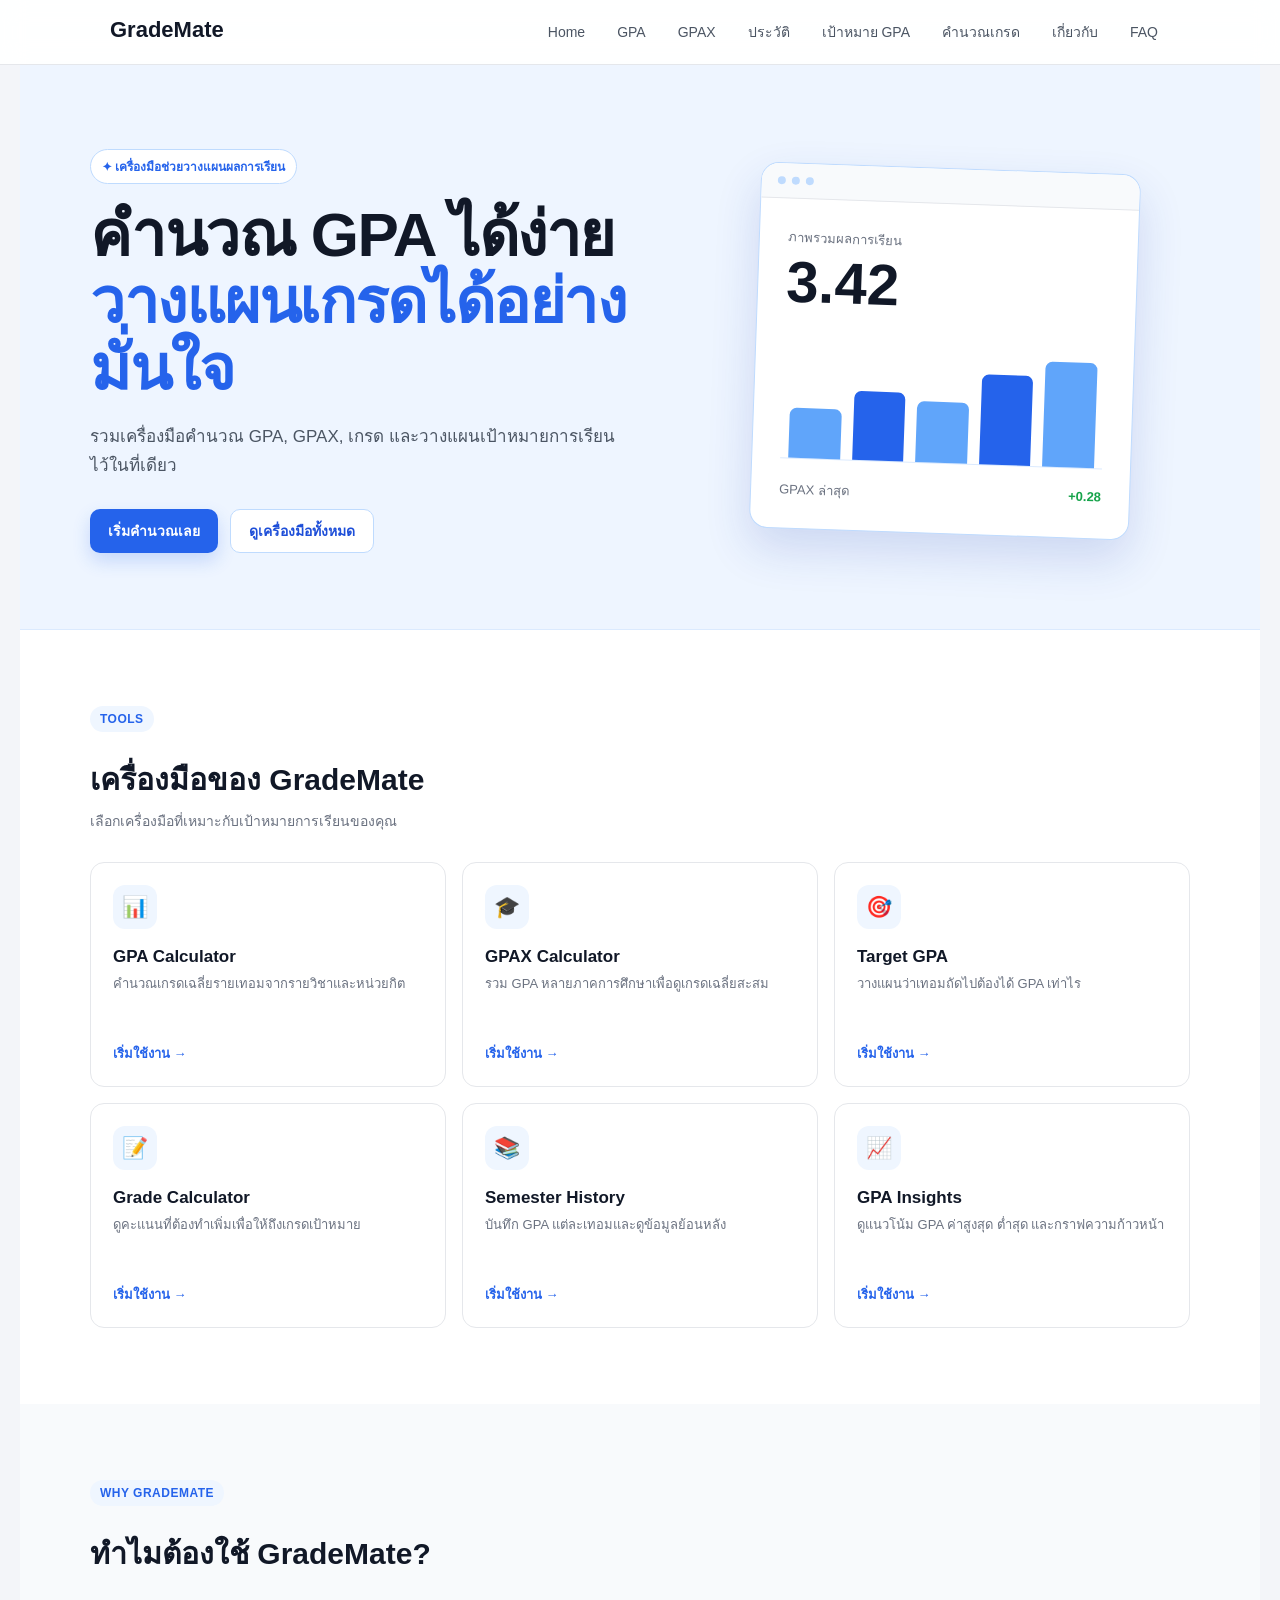
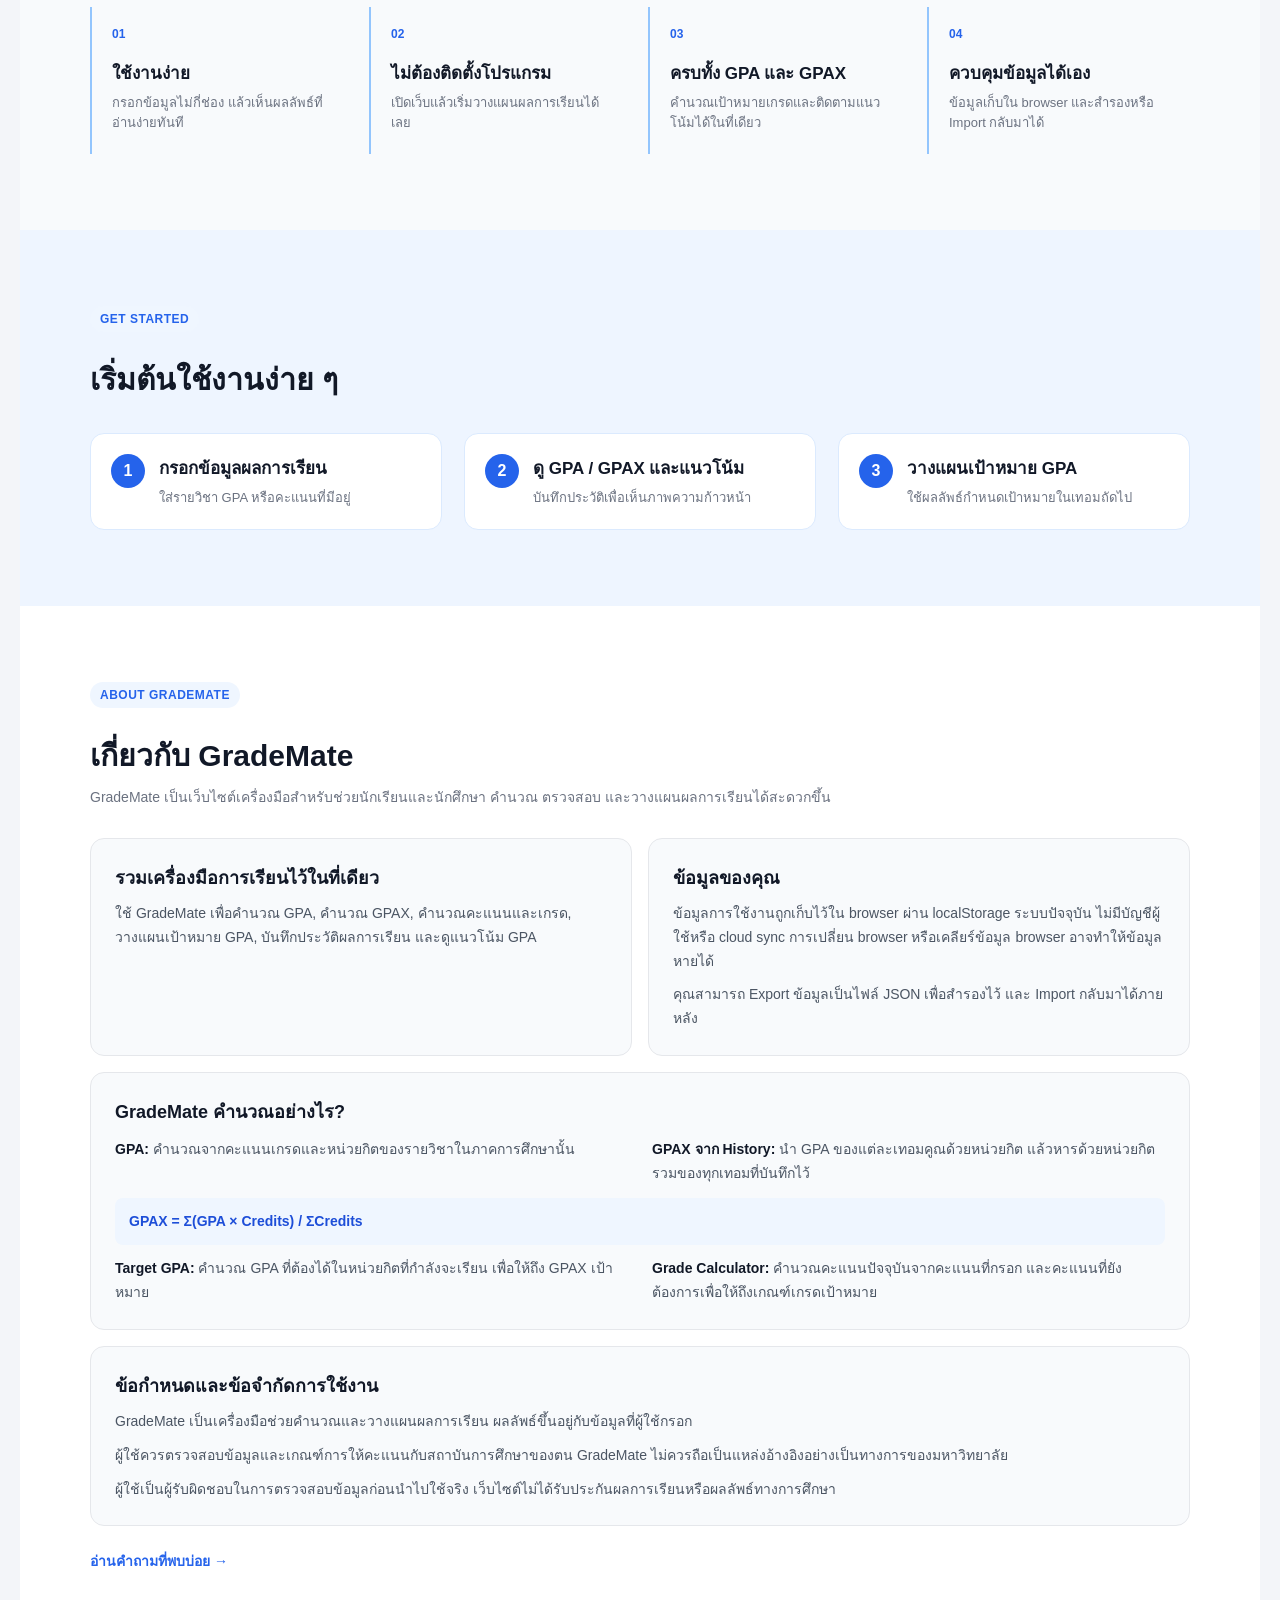
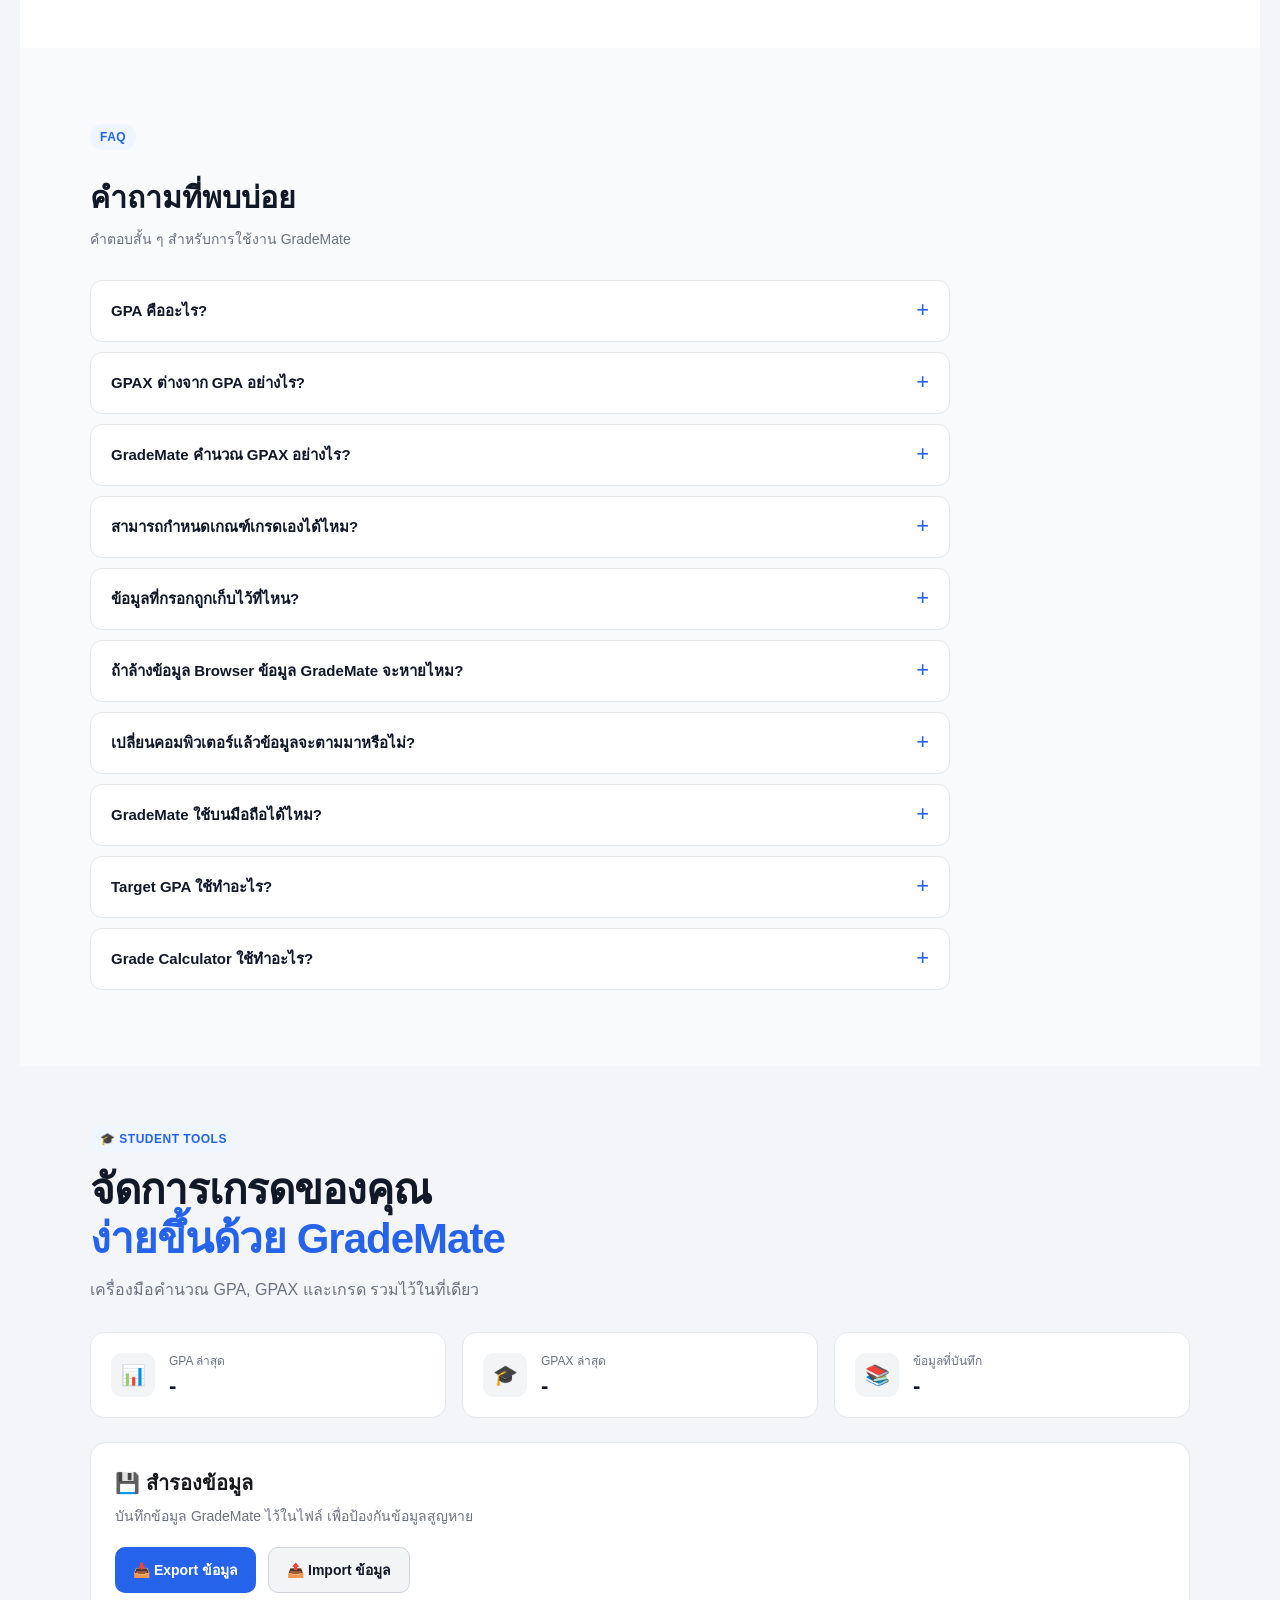
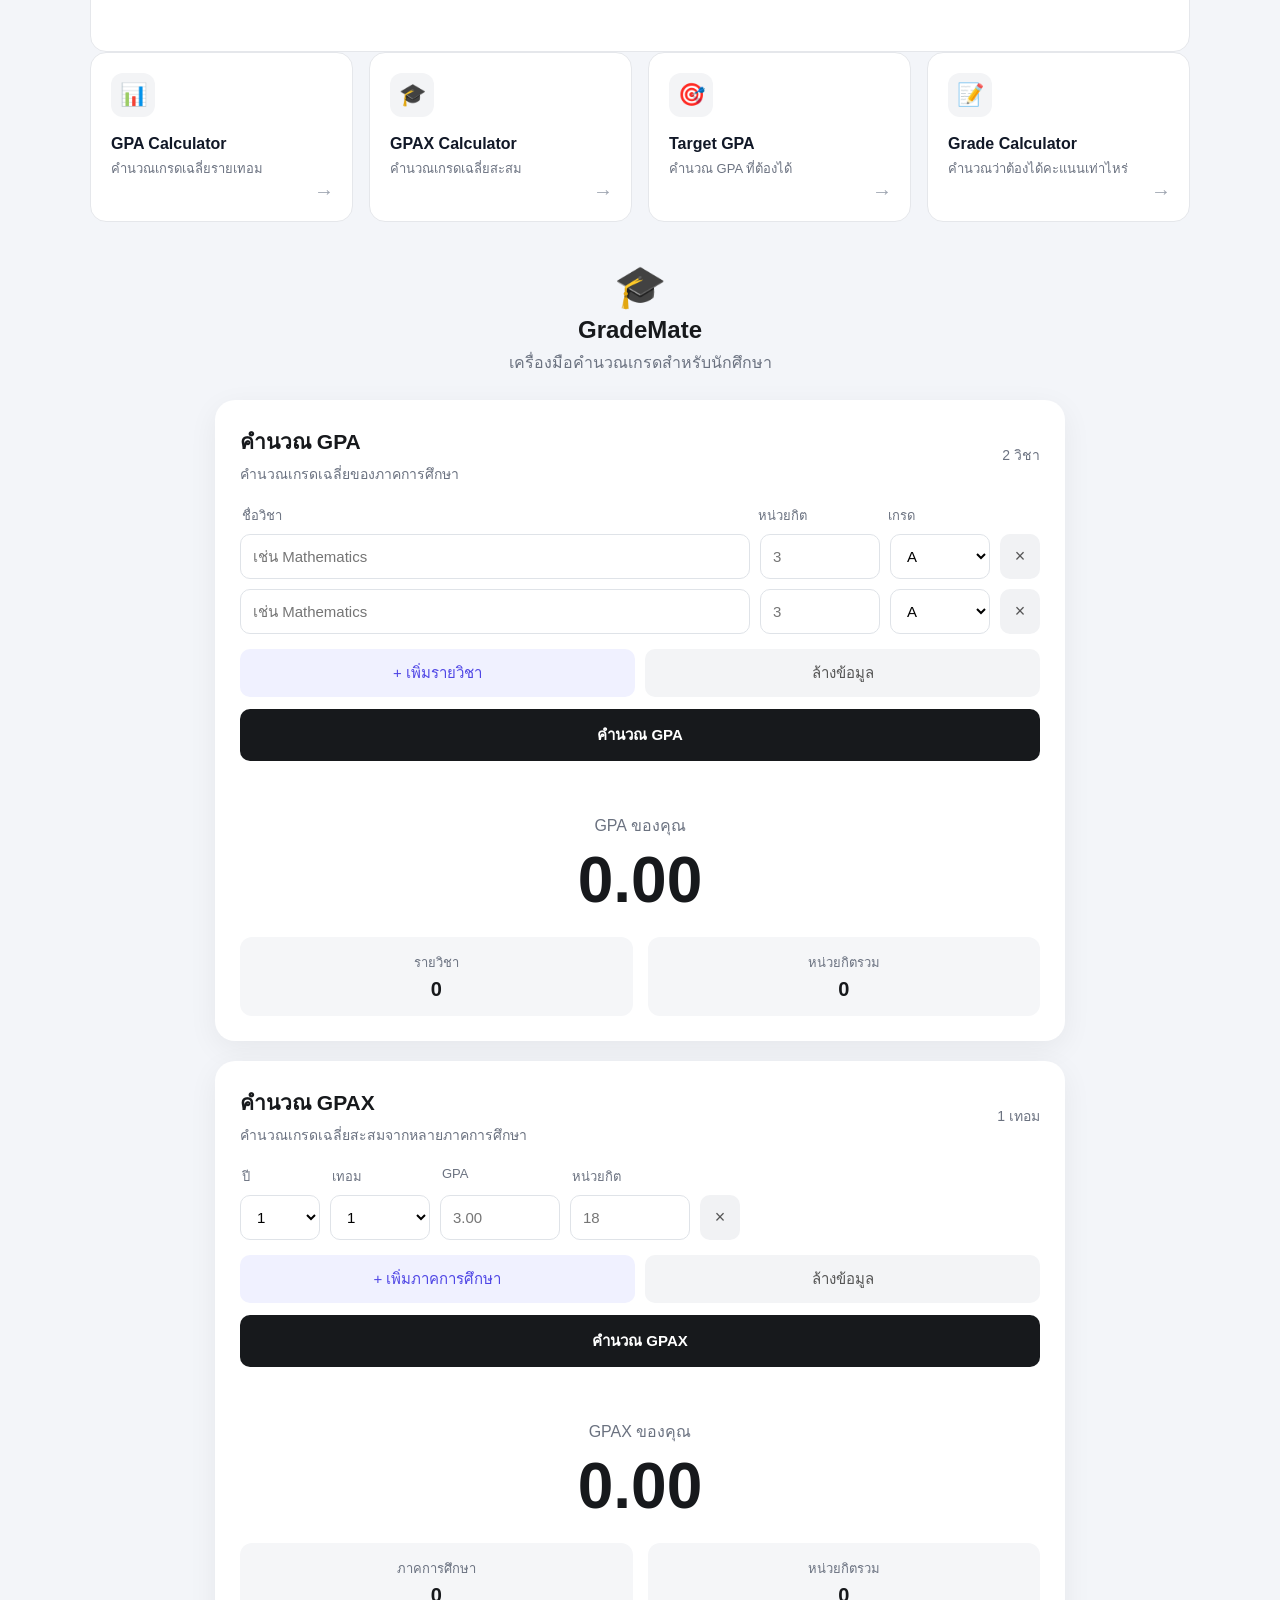
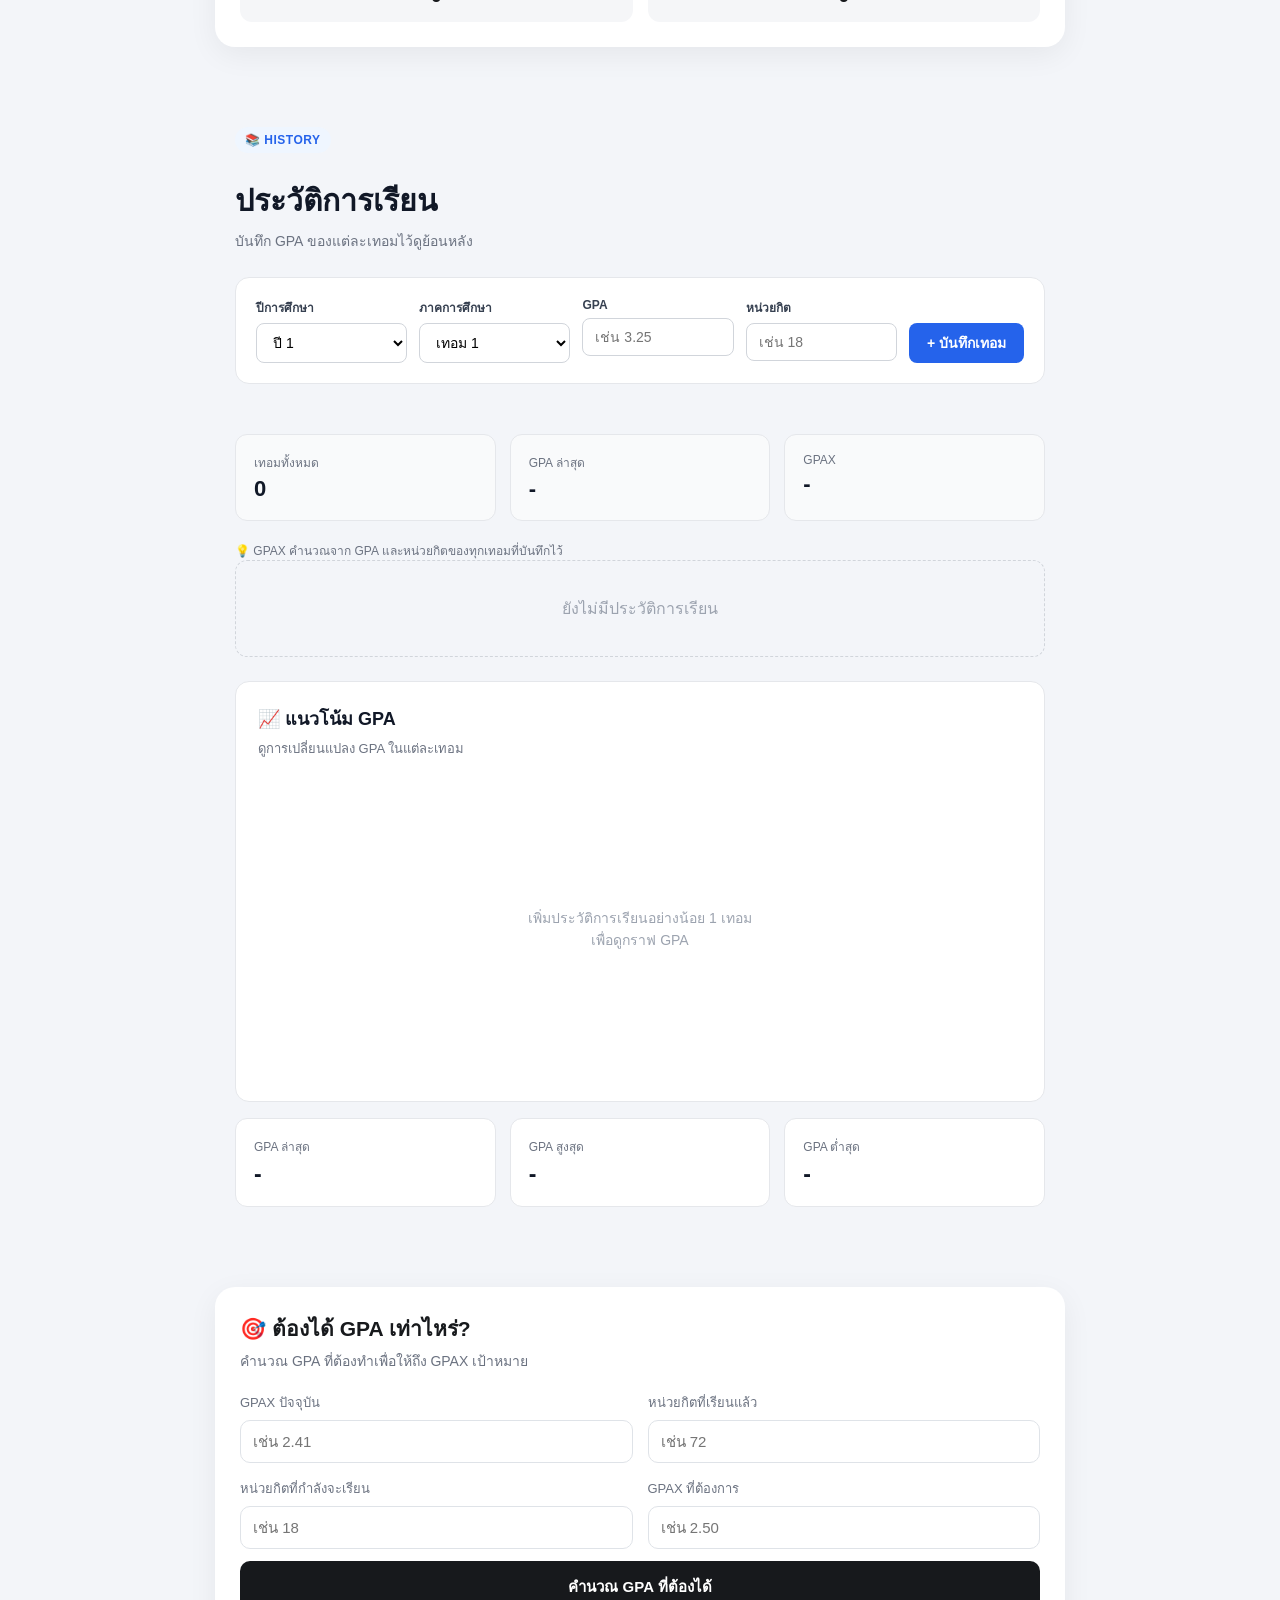
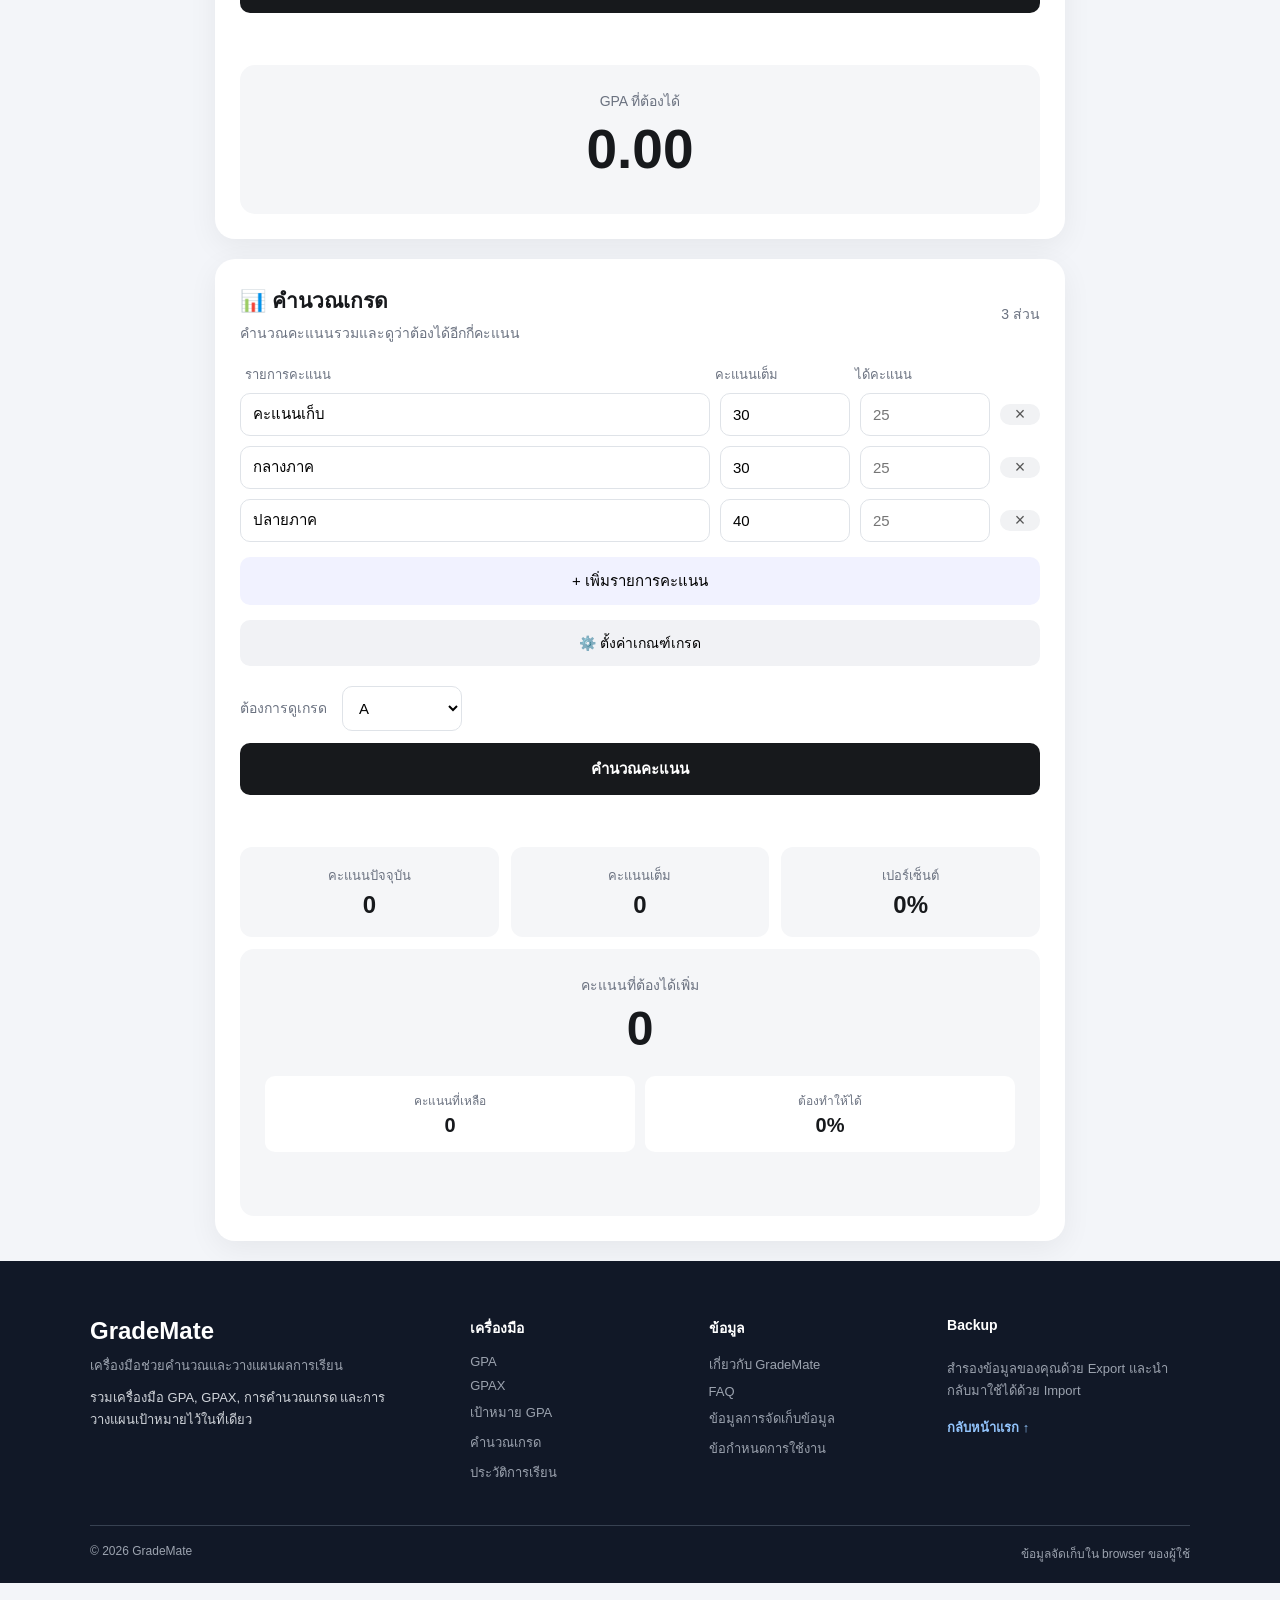
==== index.html @ e099e608 "Initial commit" ====
<!DOCTYPE html>
<html lang="th">
<head>
    <meta charset="UTF-8">
    <meta name="viewport" content="width=device-width, initial-scale=1.0">

    <meta
        name="description"
        content="GradeMate เครื่องมือคำนวณ GPA, GPAX, เกรด และวางแผนเป้าหมาย GPA สำหรับนักเรียนและนักศึกษา พร้อมบันทึกประวัติการเรียน"
    >

    <meta property="og:title" content="GradeMate - คำนวณ GPA, GPAX และวางแผนเกรด">
    <meta property="og:description" content="รวมเครื่องมือคำนวณ GPA, GPAX, เกรด และวางแผนเป้าหมาย GPA ไว้ในที่เดียว">
    <meta property="og:type" content="website">

    <meta name="twitter:card" content="summary">
    <meta name="twitter:title" content="GradeMate - คำนวณ GPA, GPAX และวางแผนเกรด">
    <meta name="twitter:description" content="รวมเครื่องมือคำนวณ GPA, GPAX, เกรด และวางแผนเป้าหมาย GPA ไว้ในที่เดียว">

    <meta name="theme-color" content="#2563eb">

    <title>GradeMate - คำนวณ GPA, GPAX และวางแผนเกรด</title>

    <link rel="stylesheet" href="style.css">
</head>

<body>

    <nav class="navbar">
        <div class="nav-container">
            <a href="#home" class="logo">GradeMate</a>

            <div class="nav-links">
                <a href="#home">Home</a>
                <a href="#gpa">GPA</a>
                <a href="#gpax">GPAX</a>
                <a href="#history">ประวัติ</a>
                <a href="#target">เป้าหมาย GPA</a>
                <a href="#grade">คำนวณเกรด</a>
                <a href="#about">เกี่ยวกับ</a>
                <a href="#faq">FAQ</a>
            </div>
        </div>
    </nav>


    <main class="site-main">


    <section class="landing" id="home">
        <div class="landing-container">

            <div class="landing-copy">
                <span class="landing-badge">✦ เครื่องมือช่วยวางแผนผลการเรียน</span>
                <h1>
                    คำนวณ GPA ได้ง่าย<br>
                    <span>วางแผนเกรดได้อย่างมั่นใจ</span>
                </h1>
                <p>
                    รวมเครื่องมือคำนวณ GPA, GPAX, เกรด และวางแผนเป้าหมายการเรียนไว้ในที่เดียว
                </p>

                <div class="landing-actions">
                    <a class="landing-btn primary" href="#gpa">เริ่มคำนวณเลย</a>
                    <a class="landing-btn secondary" href="#tools">ดูเครื่องมือทั้งหมด</a>
                </div>
            </div>

            <div class="landing-visual" aria-label="ตัวอย่างสรุปผลการเรียน">
                <div class="mockup-window">
                    <div class="mockup-topbar" aria-hidden="true">
                        <span></span><span></span><span></span>
                    </div>
                    <div class="mockup-content">
                        <span class="mockup-label">ภาพรวมผลการเรียน</span>
                        <strong>3.42</strong>
                        <div class="mockup-chart" aria-hidden="true">
                            <span style="height: 42%"></span>
                            <span style="height: 58%"></span>
                            <span style="height: 51%"></span>
                            <span style="height: 76%"></span>
                            <span style="height: 88%"></span>
                        </div>
                        <div class="mockup-footer">
                            <span>GPAX ล่าสุด</span>
                            <b>+0.28</b>
                        </div>
                    </div>
                </div>
            </div>

        </div>
    </section>


    <section class="feature-section" id="tools">
        <div class="feature-container">
            <div class="section-heading feature-heading">
                <span class="dashboard-badge">TOOLS</span>
                <h2>เครื่องมือของ GradeMate</h2>
                <p>เลือกเครื่องมือที่เหมาะกับเป้าหมายการเรียนของคุณ</p>
            </div>

            <div class="feature-grid">
                <a class="feature-card" href="#gpa">
                    <span class="feature-icon" aria-hidden="true">📊</span>
                    <h3>GPA Calculator</h3>
                    <p>คำนวณเกรดเฉลี่ยรายเทอมจากรายวิชาและหน่วยกิต</p>
                    <span class="feature-link">เริ่มใช้งาน →</span>
                </a>

                <a class="feature-card" href="#gpax">
                    <span class="feature-icon" aria-hidden="true">🎓</span>
                    <h3>GPAX Calculator</h3>
                    <p>รวม GPA หลายภาคการศึกษาเพื่อดูเกรดเฉลี่ยสะสม</p>
                    <span class="feature-link">เริ่มใช้งาน →</span>
                </a>

                <a class="feature-card" href="#target">
                    <span class="feature-icon" aria-hidden="true">🎯</span>
                    <h3>Target GPA</h3>
                    <p>วางแผนว่าเทอมถัดไปต้องได้ GPA เท่าไร</p>
                    <span class="feature-link">เริ่มใช้งาน →</span>
                </a>

                <a class="feature-card" href="#grade">
                    <span class="feature-icon" aria-hidden="true">📝</span>
                    <h3>Grade Calculator</h3>
                    <p>ดูคะแนนที่ต้องทำเพิ่มเพื่อให้ถึงเกรดเป้าหมาย</p>
                    <span class="feature-link">เริ่มใช้งาน →</span>
                </a>

                <a class="feature-card" href="#history">
                    <span class="feature-icon" aria-hidden="true">📚</span>
                    <h3>Semester History</h3>
                    <p>บันทึก GPA แต่ละเทอมและดูข้อมูลย้อนหลัง</p>
                    <span class="feature-link">เริ่มใช้งาน →</span>
                </a>

                <a class="feature-card" href="#history">
                    <span class="feature-icon" aria-hidden="true">📈</span>
                    <h3>GPA Insights</h3>
                    <p>ดูแนวโน้ม GPA ค่าสูงสุด ต่ำสุด และกราฟความก้าวหน้า</p>
                    <span class="feature-link">เริ่มใช้งาน →</span>
                </a>
            </div>
        </div>
    </section>


    <section class="value-section">
        <div class="value-container">
            <div class="section-heading feature-heading">
                <span class="dashboard-badge">WHY GRADEMATE</span>
                <h2>ทำไมต้องใช้ GradeMate?</h2>
            </div>

            <div class="value-grid">
                <div class="value-item">
                    <span class="value-number" aria-hidden="true">01</span>
                    <h3>ใช้งานง่าย</h3>
                    <p>กรอกข้อมูลไม่กี่ช่อง แล้วเห็นผลลัพธ์ที่อ่านง่ายทันที</p>
                </div>
                <div class="value-item">
                    <span class="value-number" aria-hidden="true">02</span>
                    <h3>ไม่ต้องติดตั้งโปรแกรม</h3>
                    <p>เปิดเว็บแล้วเริ่มวางแผนผลการเรียนได้เลย</p>
                </div>
                <div class="value-item">
                    <span class="value-number" aria-hidden="true">03</span>
                    <h3>ครบทั้ง GPA และ GPAX</h3>
                    <p>คำนวณเป้าหมายเกรดและติดตามแนวโน้มได้ในที่เดียว</p>
                </div>
                <div class="value-item">
                    <span class="value-number" aria-hidden="true">04</span>
                    <h3>ควบคุมข้อมูลได้เอง</h3>
                    <p>ข้อมูลเก็บใน browser และสำรองหรือ Import กลับมาได้</p>
                </div>
            </div>
        </div>
    </section>


    <section class="steps-section">
        <div class="steps-container">
            <div class="section-heading feature-heading">
                <span class="dashboard-badge">GET STARTED</span>
                <h2>เริ่มต้นใช้งานง่าย ๆ</h2>
            </div>

            <div class="steps-grid">
                <div class="step-item">
                    <span class="step-number">1</span>
                    <div><h3>กรอกข้อมูลผลการเรียน</h3><p>ใส่รายวิชา GPA หรือคะแนนที่มีอยู่</p></div>
                </div>
                <div class="step-item">
                    <span class="step-number">2</span>
                    <div><h3>ดู GPA / GPAX และแนวโน้ม</h3><p>บันทึกประวัติเพื่อเห็นภาพความก้าวหน้า</p></div>
                </div>
                <div class="step-item">
                    <span class="step-number">3</span>
                    <div><h3>วางแผนเป้าหมาย GPA</h3><p>ใช้ผลลัพธ์กำหนดเป้าหมายในเทอมถัดไป</p></div>
                </div>
            </div>
        </div>
    </section>


    <section class="about-section" id="about">
        <div class="about-container">
            <div class="section-heading feature-heading">
                <span class="dashboard-badge">ABOUT GRADEMATE</span>
                <h2>เกี่ยวกับ GradeMate</h2>
                <p>
                    GradeMate เป็นเว็บไซต์เครื่องมือสำหรับช่วยนักเรียนและนักศึกษา
                    คำนวณ ตรวจสอบ และวางแผนผลการเรียนได้สะดวกขึ้น
                </p>
            </div>

            <div class="about-grid">
                <div class="about-card">
                    <h3>รวมเครื่องมือการเรียนไว้ในที่เดียว</h3>
                    <p>
                        ใช้ GradeMate เพื่อคำนวณ GPA, คำนวณ GPAX, คำนวณคะแนนและเกรด,
                        วางแผนเป้าหมาย GPA, บันทึกประวัติผลการเรียน และดูแนวโน้ม GPA
                    </p>
                </div>

                <div class="about-card" id="privacy">
                    <h3>ข้อมูลของคุณ</h3>
                    <p>
                        ข้อมูลการใช้งานถูกเก็บไว้ใน browser ผ่าน localStorage ระบบปัจจุบัน
                        ไม่มีบัญชีผู้ใช้หรือ cloud sync การเปลี่ยน browser หรือเคลียร์ข้อมูล browser
                        อาจทำให้ข้อมูลหายได้
                    </p>
                    <p>
                        คุณสามารถ Export ข้อมูลเป็นไฟล์ JSON เพื่อสำรองไว้ และ Import กลับมาได้ภายหลัง
                    </p>
                </div>

                <div class="about-card about-wide">
                    <h3>GradeMate คำนวณอย่างไร?</h3>
                    <div class="calculation-list">
                        <p><strong>GPA:</strong> คำนวณจากคะแนนเกรดและหน่วยกิตของรายวิชาในภาคการศึกษานั้น</p>
                        <p><strong>GPAX จาก History:</strong> นำ GPA ของแต่ละเทอมคูณด้วยหน่วยกิต แล้วหารด้วยหน่วยกิตรวมของทุกเทอมที่บันทึกไว้</p>
                        <p class="calculation-formula">GPAX = Σ(GPA × Credits) / ΣCredits</p>
                        <p><strong>Target GPA:</strong> คำนวณ GPA ที่ต้องได้ในหน่วยกิตที่กำลังจะเรียน เพื่อให้ถึง GPAX เป้าหมาย</p>
                        <p><strong>Grade Calculator:</strong> คำนวณคะแนนปัจจุบันจากคะแนนที่กรอก และคะแนนที่ยังต้องการเพื่อให้ถึงเกณฑ์เกรดเป้าหมาย</p>
                    </div>
                </div>

                <div class="about-card about-wide" id="terms">
                    <h3>ข้อกำหนดและข้อจำกัดการใช้งาน</h3>
                    <p>
                        GradeMate เป็นเครื่องมือช่วยคำนวณและวางแผนผลการเรียน
                        ผลลัพธ์ขึ้นอยู่กับข้อมูลที่ผู้ใช้กรอก
                    </p>
                    <p>
                        ผู้ใช้ควรตรวจสอบข้อมูลและเกณฑ์การให้คะแนนกับสถาบันการศึกษาของตน
                        GradeMate ไม่ควรถือเป็นแหล่งอ้างอิงอย่างเป็นทางการของมหาวิทยาลัย
                    </p>
                    <p>
                        ผู้ใช้เป็นผู้รับผิดชอบในการตรวจสอบข้อมูลก่อนนำไปใช้จริง
                        เว็บไซต์ไม่ได้รับประกันผลการเรียนหรือผลลัพธ์ทางการศึกษา
                    </p>
                </div>
            </div>

            <a class="text-cta" href="#faq">อ่านคำถามที่พบบ่อย →</a>
        </div>
    </section>


    <section class="faq-section" id="faq">
        <div class="faq-container">
            <div class="section-heading feature-heading">
                <span class="dashboard-badge">FAQ</span>
                <h2>คำถามที่พบบ่อย</h2>
                <p>คำตอบสั้น ๆ สำหรับการใช้งาน GradeMate</p>
            </div>

            <div class="faq-list">
                <details>
                    <summary>GPA คืออะไร?</summary>
                    <p>GPA คือค่าเฉลี่ยผลการเรียนของรายวิชาในภาคการศึกษาหนึ่ง โดยคำนวณตามเกรดและหน่วยกิตของรายวิชา</p>
                </details>
                <details>
                    <summary>GPAX ต่างจาก GPA อย่างไร?</summary>
                    <p>GPA ใช้ดูผลการเรียนของแต่ละภาคการศึกษา ส่วน GPAX ใช้ดูค่าเฉลี่ยสะสมจากหลายภาคการศึกษา ตามข้อมูลและหน่วยกิตที่บันทึกไว้</p>
                </details>
                <details>
                    <summary>GradeMate คำนวณ GPAX อย่างไร?</summary>
                    <p>GradeMate ใช้ GPA ของแต่ละเทอมคูณกับหน่วยกิต จากนั้นนำผลรวมมาหารด้วยหน่วยกิตรวม</p>
                </details>
                <details>
                    <summary>สามารถกำหนดเกณฑ์เกรดเองได้ไหม?</summary>
                    <p>ได้ ผู้ใช้สามารถกำหนดเกณฑ์คะแนนของ A, B+, B, C+, C, D+, D และ F ใน Grade Calculator</p>
                </details>
                <details>
                    <summary>ข้อมูลที่กรอกถูกเก็บไว้ที่ไหน?</summary>
                    <p>ข้อมูลของ GradeMate ถูกเก็บไว้ใน browser ของผู้ใช้ผ่าน localStorage จึงสามารถใช้งานต่อบน browser เดิมได้โดยไม่ต้องกรอกใหม่ทุกครั้ง</p>
                </details>
                <details>
                    <summary>ถ้าล้างข้อมูล Browser ข้อมูล GradeMate จะหายไหม?</summary>
                    <p>มีโอกาสหาย เพราะข้อมูลถูกเก็บไว้ใน localStorage จึงควร Export ข้อมูลเพื่อสำรองไว้ก่อน</p>
                </details>
                <details>
                    <summary>เปลี่ยนคอมพิวเตอร์แล้วข้อมูลจะตามมาหรือไม่?</summary>
                    <p>ข้อมูลจะไม่ซิงค์ไปยังเครื่องใหม่โดยอัตโนมัติ แต่สามารถ Export ข้อมูลจากเครื่องเดิม แล้ว Import ไฟล์ JSON บนเครื่องใหม่ได้</p>
                </details>
                <details>
                    <summary>GradeMate ใช้บนมือถือได้ไหม?</summary>
                    <p>ได้ เว็บไซต์ถูกออกแบบให้รองรับหน้าจอมือถือและ desktop</p>
                </details>
                <details>
                    <summary>Target GPA ใช้ทำอะไร?</summary>
                    <p>ใช้คำนวณว่าในหน่วยกิตถัดไปควรได้ GPA ประมาณเท่าใด เพื่อให้ GPAX ไปถึงเป้าหมายที่กำหนด</p>
                </details>
                <details>
                    <summary>Grade Calculator ใช้ทำอะไร?</summary>
                    <p>ใช้คำนวณคะแนนปัจจุบันและดูว่าต้องได้คะแนนเพิ่มเติมเท่าใด เพื่อให้ถึงเกณฑ์ของเกรดที่เลือก</p>
                </details>
            </div>
        </div>
    </section>


    <section class="dashboard">
        <div class="dashboard-container">

            <div class="dashboard-header">
                <div>
                    <span class="dashboard-badge">🎓 STUDENT TOOLS</span>
                    <h2>จัดการเกรดของคุณ<br><span>ง่ายขึ้นด้วย GradeMate</span></h2>
                    <p>
                        เครื่องมือคำนวณ GPA, GPAX และเกรด
                        รวมไว้ในที่เดียว
                    </p>
                </div>
            </div>

            <div class="dashboard-stats">

                <div class="stat-card">
                    <div class="stat-icon">📊</div>
                    <div>
                        <span>GPA ล่าสุด</span>
                        <strong id="dashboardGPA">-</strong>
                    </div>
                </div>

                <div class="stat-card">
                    <div class="stat-icon">🎓</div>
                    <div>
                        <span>GPAX ล่าสุด</span>
                        <strong id="dashboardGPAX">-</strong>
                    </div>
                </div>

                <div class="stat-card">
                    <div class="stat-icon">📚</div>
                    <div>
                        <span>ข้อมูลที่บันทึก</span>
                        <strong id="dashboardDataCount">-</strong>
                    </div>
                </div>

            </div>

            <div class="backup-card">

                <div class="backup-header">
                    <div>
                        <h3>💾 สำรองข้อมูล</h3>
                        <p>บันทึกข้อมูล GradeMate ไว้ในไฟล์ เพื่อป้องกันข้อมูลสูญหาย</p>
                    </div>
                </div>

                <div class="backup-actions">

                    <button
                        class="backup-btn export"
                        onclick="exportGradeMateData()"
                    >
                        📥 Export ข้อมูล
                    </button>

                    <button
                        class="backup-btn import"
                        onclick="document.getElementById('importFile').click()"
                    >
                        📤 Import ข้อมูล
                    </button>

                    <input
                        type="file"
                        id="importFile"
                        aria-label="เลือกไฟล์สำรอง GradeMate"
                        accept=".json,application/json"
                        style="display:none"
                        onchange="importGradeMateData(event)"
                    >

                </div>

                <div id="backupStatus" class="backup-status"></div>

            </div>

            <div class="dashboard-cards">

                <a href="#gpa" class="dashboard-card">
                    <div class="dashboard-icon">📊</div>
                    <div>
                        <h3>GPA Calculator</h3>
                        <p>คำนวณเกรดเฉลี่ยรายเทอม</p>
                    </div>
                    <span class="card-arrow">→</span>
                </a>

                <a href="#gpax" class="dashboard-card">
                    <div class="dashboard-icon">🎓</div>
                    <div>
                        <h3>GPAX Calculator</h3>
                        <p>คำนวณเกรดเฉลี่ยสะสม</p>
                    </div>
                    <span class="card-arrow">→</span>
                </a>

                <a href="#target" class="dashboard-card">
                    <div class="dashboard-icon">🎯</div>
                    <div>
                        <h3>Target GPA</h3>
                        <p>คำนวณ GPA ที่ต้องได้</p>
                    </div>
                    <span class="card-arrow">→</span>
                </a>

                <a href="#grade" class="dashboard-card">
                    <div class="dashboard-icon">📝</div>
                    <div>
                        <h3>Grade Calculator</h3>
                        <p>คำนวณว่าต้องได้คะแนนเท่าไหร่</p>
                    </div>
                    <span class="card-arrow">→</span>
                </a>

            </div>

        </div>
    </section>


    <div class="container">

        <header>
            <div class="logo">🎓</div>
            <h2>GradeMate</h2>
            <p>เครื่องมือคำนวณเกรดสำหรับนักศึกษา</p>
        </header>


        <!-- GPA -->

        <section class="card" id="gpa">

            <div class="section-title">
                <div>
                    <h2>คำนวณ GPA</h2>
                    <p>คำนวณเกรดเฉลี่ยของภาคการศึกษา</p>
                </div>

                <span id="courseCount">1 วิชา</span>
            </div>


            <div class="table-header">
                <span>ชื่อวิชา</span>
                <span>หน่วยกิต</span>
                <span>เกรด</span>
                <span></span>
            </div>


            <div id="courses">

                <div class="course">

                    <input
                        type="text"
                        class="subject"
                        placeholder="เช่น Mathematics"
                    >

                    <input
                        type="number"
                        class="credit"
                        placeholder="3"
                        min="0.5"
                        step="0.5"
                    >

                    <select
                        class="grade"
                        aria-label="เกรด"
                    >
                        <option value="4">A</option>
                        <option value="3.5">B+</option>
                        <option value="3">B</option>
                        <option value="2.5">C+</option>
                        <option value="2">C</option>
                        <option value="1.5">D+</option>
                        <option value="1">D</option>
                        <option value="0">F</option>
                    </select>

                    <button
                        class="remove"
                        type="button"
                        onclick="removeCourse(this)"
                        aria-label="ลบรายวิชา"
                    >
                        ×
                    </button>

                </div>

            </div>


            <div class="actions">

                <button
                    class="add"
                    onclick="addCourse()"
                >
                    + เพิ่มรายวิชา
                </button>

                <button
                    class="reset"
                    onclick="resetCourses()"
                >
                    ล้างข้อมูล
                </button>

            </div>


            <button
                class="calculate"
                onclick="calculateGPA()"
            >
                คำนวณ GPA
            </button>


            <div id="error"></div>


            <div class="result">

                <div class="result-main">

                    <span>GPA ของคุณ</span>

                    <strong id="result">
                        0.00
                    </strong>

                </div>


                <div class="stats">

                    <div>
                        <span>รายวิชา</span>
                        <strong id="totalCourses">0</strong>
                    </div>

                    <div>
                        <span>หน่วยกิตรวม</span>
                        <strong id="totalCredits">0</strong>
                    </div>

                </div>

            </div>

        </section>



        <!-- GPAX -->

<section class="card gpax-card" id="gpax">

    <div class="section-title">

        <div>
            <h2>คำนวณ GPAX</h2>
            <p>คำนวณเกรดเฉลี่ยสะสมจากหลายภาคการศึกษา</p>
        </div>

        <span id="semesterCount">
            0 เทอม
        </span>

    </div>


    <div class="semester-header">

        <span>ปี</span>
        <span>เทอม</span>
        <span>GPA</span>
        <span>หน่วยกิต</span>
        <span></span>

    </div>


    <div id="semesters"></div>


    <div class="actions">

        <button
            class="add"
            onclick="addSemester()"
        >
            + เพิ่มภาคการศึกษา
        </button>

        <button
            class="reset"
            onclick="resetSemesters()"
        >
            ล้างข้อมูล
        </button>

    </div>


    <button
        class="calculate"
        onclick="calculateGPAX()"
    >
        คำนวณ GPAX
    </button>


    <div id="gpaxError"></div>


    <div class="result">

        <div class="result-main">

            <span>GPAX ของคุณ</span>

            <strong id="gpaxResult">
                0.00
            </strong>

        </div>


        <div class="stats">

            <div>
                <span>ภาคการศึกษา</span>
                <strong id="totalSemesters">0</strong>
            </div>

            <div>
                <span>หน่วยกิตรวม</span>
                <strong id="totalGPAXCredits">0</strong>
            </div>

        </div>

    </div>

</section>


        <!-- SEMESTER HISTORY -->

        <section class="history-section" id="history">
            <div class="history-container">

                <div class="section-heading">
                    <span class="dashboard-badge">📚 HISTORY</span>
                    <h2>ประวัติการเรียน</h2>
                    <p>บันทึก GPA ของแต่ละเทอมไว้ดูย้อนหลัง</p>
                </div>

                <div class="history-form">

                    <div class="history-input">
                        <label for="historyYear">ปีการศึกษา</label>
                        <select id="historyYear">
                            <option value="1">ปี 1</option>
                            <option value="2">ปี 2</option>
                            <option value="3">ปี 3</option>
                            <option value="4">ปี 4</option>
                            <option value="5">ปี 5</option>
                            <option value="6">ปี 6</option>
                        </select>
                    </div>

                    <div class="history-input">
                        <label for="historySemester">ภาคการศึกษา</label>
                        <select id="historySemester">
                            <option value="1">เทอม 1</option>
                            <option value="2">เทอม 2</option>
                            <option value="3">ภาคฤดูร้อน</option>
                        </select>
                    </div>

                    <div class="history-input">
                        <label for="historyGPA">GPA</label>
                        <input
                            type="number"
                            id="historyGPA"
                            min="0"
                            max="4"
                            step="0.01"
                            placeholder="เช่น 3.25"
                        >
                    </div>

                    <div class="history-input">
                        <label for="historyCredits">หน่วยกิต</label>
                        <input
                            type="number"
                            id="historyCredits"
                            min="0"
                            max="999"
                            step="0.5"
                            placeholder="เช่น 18"
                        >
                    </div>

                    <button class="history-add-btn" onclick="addHistory()">
                        + บันทึกเทอม
                    </button>

                </div>

                <div id="historyError" class="history-error"></div>

                <div class="history-summary">
                    <div>
                        <span>เทอมทั้งหมด</span>
                        <strong id="historyCount">0</strong>
                    </div>

                    <div>
                        <span>GPA ล่าสุด</span>
                        <strong id="historyLatestGPA">-</strong>
                    </div>

                    <div>
                        <span>GPAX</span>
                        <strong id="historyGPAX">-</strong>
                    </div>
                </div>

                <p class="history-note">
                    💡 GPAX คำนวณจาก GPA และหน่วยกิตของทุกเทอมที่บันทึกไว้
                </p>

                <div id="historyList" class="history-list"></div>

                <div class="history-chart-card">

                    <div class="chart-header">
                        <div>
                            <h3>📈 แนวโน้ม GPA</h3>
                            <p>ดูการเปลี่ยนแปลง GPA ในแต่ละเทอม</p>
                        </div>
                    </div>

                    <div class="gpa-chart-wrapper">
                        <canvas id="gpaChart"></canvas>

                        <div id="chartEmpty" class="chart-empty">
                            เพิ่มประวัติการเรียนอย่างน้อย 1 เทอม<br>
                            เพื่อดูกราฟ GPA
                        </div>
                    </div>

                </div>

                <div class="history-insights">

                    <div class="insight-card">
                        <span>GPA ล่าสุด</span>
                        <strong id="insightLatest">-</strong>
                    </div>

                    <div class="insight-card">
                        <span>GPA สูงสุด</span>
                        <strong id="insightHighest">-</strong>
                    </div>

                    <div class="insight-card">
                        <span>GPA ต่ำสุด</span>
                        <strong id="insightLowest">-</strong>
                    </div>

                </div>

                <div id="gpaTrend" class="gpa-trend"></div>

            </div>
        </section>


        <!-- TARGET GPA -->

        <section class="card target-card" id="target">

            <div class="section-title">

                <div>
                    <h2>🎯 ต้องได้ GPA เท่าไหร่?</h2>
                    <p>คำนวณ GPA ที่ต้องทำเพื่อให้ถึง GPAX เป้าหมาย</p>
                </div>

            </div>


            <div class="target-form">

                <div class="form-group">

                    <label for="currentGPAX">
                        GPAX ปัจจุบัน
                    </label>

                    <input
                        type="number"
                        id="currentGPAX"
                        placeholder="เช่น 2.41"
                        min="0"
                        max="4"
                        step="0.01"
                        inputmode="decimal"
                    >

                </div>


                <div class="form-group">

                    <label for="completedCredits">
                        หน่วยกิตที่เรียนแล้ว
                    </label>

                    <input
                        type="number"
                        id="completedCredits"
                        placeholder="เช่น 72"
                        min="0"
                        step="0.5"
                        inputmode="decimal"
                    >

                </div>


                <div class="form-group">

                    <label for="nextCredits">
                        หน่วยกิตที่กำลังจะเรียน
                    </label>

                    <input
                        type="number"
                        id="nextCredits"
                        placeholder="เช่น 18"
                        min="0.5"
                        step="0.5"
                        inputmode="decimal"
                    >

                </div>


                <div class="form-group">

                    <label for="targetGPAX">
                        GPAX ที่ต้องการ
                    </label>

                    <input
                        type="number"
                        id="targetGPAX"
                        placeholder="เช่น 2.50"
                        min="0"
                        max="4"
                        step="0.01"
                        inputmode="decimal"
                    >

                </div>

            </div>


            <button
                class="calculate"
                onclick="calculateTargetGPA()"
            >
                คำนวณ GPA ที่ต้องได้
            </button>


            <div id="targetError"></div>


            <div
                class="target-result"
                id="targetResult"
            >

                <span>
                    GPA ที่ต้องได้
                </span>

                <strong id="requiredGPA">
                    0.00
                </strong>

                <p id="targetMessage"></p>

            </div>

        </section>

        <!-- GRADE CALCULATOR -->

        <section class="card grade-card" id="grade">

            <div class="section-title">

                <div>
                    <h2>📊 คำนวณเกรด</h2>
                    <p>คำนวณคะแนนรวมและดูว่าต้องได้อีกกี่คะแนน</p>
                </div>

                <span id="scoreCount">
                    3 ส่วน
                </span>

            </div>


            <div class="score-header">

                <span>รายการคะแนน</span>
                <span>คะแนนเต็ม</span>
                <span>ได้คะแนน</span>
                <span></span>

            </div>


            <div id="scores"></div>


            <button
                class="add-score"
                onclick="addScore()"
            >
                + เพิ่มรายการคะแนน
            </button>


            <div class="grade-settings">

                <button
                    class="settings-button"
                    onclick="openGradeSettings()"
                >
                    ⚙️ ตั้งค่าเกณฑ์เกรด
                </button>

            </div>


            <div class="grade-target">

                <label for="targetGrade">
                    ต้องการดูเกรด
                </label>

                <select id="targetGrade">

                    <option value="A">A</option>
                    <option value="B+">B+</option>
                    <option value="B">B</option>
                    <option value="C+">C+</option>
                    <option value="C">C</option>
                    <option value="D+">D+</option>
                    <option value="D">D</option>
                    <option value="F">F</option>

                </select>

            </div>


            <button
                class="calculate"
                onclick="calculateGrade()"
            >
                คำนวณคะแนน
            </button>


            <div id="gradeError"></div>


            <div class="grade-result">

                <div class="score-summary">

                    <div>
                        <span>คะแนนปัจจุบัน</span>
                        <strong id="currentScore">0</strong>
                    </div>

                    <div>
                        <span>คะแนนเต็ม</span>
                        <strong id="totalScore">0</strong>
                    </div>

                    <div>
                        <span>เปอร์เซ็นต์</span>
                        <strong id="scorePercent">0%</strong>
                    </div>

                </div>


                <div class="required-score">

                    <span id="requiredTitle">
                        คะแนนที่ต้องได้เพิ่ม
                    </span>

                    <strong id="requiredScore">0</strong>

                    <p id="gradeMessage"></p>

                    <div
                        class="remaining-info"
                        id="remainingInfo"
                    >

                        <div>
                            <span>คะแนนที่เหลือ</span>
                            <strong id="remainingScore">0</strong>
                        </div>

                        <div>
                            <span>ต้องทำให้ได้</span>
                            <strong id="requiredPercent">0%</strong>
                        </div>

                    </div>

                    <div
                        id="gradeStatus"
                        class="grade-status"
                    ></div>

                </div>

            </div>

        </section>

    </div>

    </main>


    <footer class="site-footer" id="footer">
        <div class="footer-container">
            <div class="footer-brand">
                <a class="footer-logo" href="#home">GradeMate</a>
                <p>เครื่องมือช่วยคำนวณและวางแผนผลการเรียน</p>
                <p class="footer-description">
                    รวมเครื่องมือ GPA, GPAX, การคำนวณเกรด และการวางแผนเป้าหมายไว้ในที่เดียว
                </p>
            </div>

            <nav class="footer-column" aria-label="เครื่องมือ">
                <h2>เครื่องมือ</h2>
                <a href="#gpa">GPA</a>
                <a href="#gpax">GPAX</a>
                <a href="#target">เป้าหมาย GPA</a>
                <a href="#grade">คำนวณเกรด</a>
                <a href="#history">ประวัติการเรียน</a>
            </nav>

            <nav class="footer-column" aria-label="ข้อมูลเว็บไซต์">
                <h2>ข้อมูล</h2>
                <a href="#about">เกี่ยวกับ GradeMate</a>
                <a href="#faq">FAQ</a>
                <a href="#privacy">ข้อมูลการจัดเก็บข้อมูล</a>
                <a href="#terms">ข้อกำหนดการใช้งาน</a>
            </nav>

            <div class="footer-column footer-backup">
                <h2>Backup</h2>
                <p>
                    สำรองข้อมูลของคุณด้วย Export และนำกลับมาใช้ได้ด้วย Import
                </p>
                <a href="#home">กลับหน้าแรก ↑</a>
            </div>
        </div>

        <div class="footer-bottom">
            <span>© 2026 GradeMate</span>
            <span>ข้อมูลจัดเก็บใน browser ของผู้ใช้</span>
        </div>
    </footer>


    <button
        id="backToTop"
        class="back-to-top"
        type="button"
        aria-label="กลับขึ้นด้านบน"
        onclick="window.scrollTo({ top: 0, behavior: 'smooth' })"
    >
        ↑
    </button>


    <div
        id="gradeSettingsModal"
        class="modal"
        role="dialog"
        aria-modal="true"
        aria-labelledby="gradeSettingsTitle"
    >

        <div class="modal-box">

            <div class="modal-header">

                <div>
                    <h2 id="gradeSettingsTitle">⚙️ ตั้งค่าเกณฑ์เกรด</h2>

                    <p>
                        กำหนดคะแนนขั้นต่ำของแต่ละเกรด
                    </p>
                </div>

                <button
                    class="modal-close"
                    type="button"
                    aria-label="ปิดหน้าต่างตั้งค่าเกรด"
                    onclick="closeGradeSettings()"
                >
                    ×
                </button>

            </div>


            <div class="grade-settings-list">

                <div class="grade-setting-row">
                    <strong>A</strong>
                    <input type="number" id="threshold-A" aria-label="เกณฑ์เกรด A" min="0" max="100" step="0.01">
                    <span>คะแนนขึ้นไป</span>
                </div>

                <div class="grade-setting-row">
                    <strong>B+</strong>
                    <input type="number" id="threshold-Bplus" aria-label="เกณฑ์เกรด B+" min="0" max="100" step="0.01">
                    <span>คะแนนขึ้นไป</span>
                </div>

                <div class="grade-setting-row">
                    <strong>B</strong>
                    <input type="number" id="threshold-B" aria-label="เกณฑ์เกรด B" min="0" max="100" step="0.01">
                    <span>คะแนนขึ้นไป</span>
                </div>

                <div class="grade-setting-row">
                    <strong>C+</strong>
                    <input type="number" id="threshold-Cplus" aria-label="เกณฑ์เกรด C+" min="0" max="100" step="0.01">
                    <span>คะแนนขึ้นไป</span>
                </div>

                <div class="grade-setting-row">
                    <strong>C</strong>
                    <input type="number" id="threshold-C" aria-label="เกณฑ์เกรด C" min="0" max="100" step="0.01">
                    <span>คะแนนขึ้นไป</span>
                </div>

                <div class="grade-setting-row">
                    <strong>D+</strong>
                    <input type="number" id="threshold-Dplus" aria-label="เกณฑ์เกรด D+" min="0" max="100" step="0.01">
                    <span>คะแนนขึ้นไป</span>
                </div>

                <div class="grade-setting-row">
                    <strong>D</strong>
                    <input type="number" id="threshold-D" aria-label="เกณฑ์เกรด D" min="0" max="100" step="0.01">
                    <span>คะแนนขึ้นไป</span>
                </div>

                <div class="grade-setting-row">
                    <strong>F</strong>
                    <input type="number" id="threshold-F" aria-label="เกณฑ์เกรด F" min="0" max="100" step="0.01">
                    <span>คะแนนขึ้นไป</span>
                </div>

            </div>


            <div id="settingsError" class="settings-error"></div>


            <div class="modal-actions">

                <button
                    class="reset-settings"
                    onclick="resetGradeSettings()"
                >
                    คืนค่าเริ่มต้น
                </button>

                <button
                    class="save-settings"
                    onclick="saveGradeSettings()"
                >
                    บันทึก
                </button>

            </div>

        </div>

    </div>


    <script src="script.js"></script>

</body>
</html>
---- style.css ----
* {
    box-sizing: border-box;
    margin: 0;
    padding: 0;
}

body {
    font-family: Arial, sans-serif;
    background: #f3f5f9;
    color: #17191c;
    min-height: 100vh;
    padding: 40px 20px;
}

.container {
    width: 100%;
    max-width: 850px;
    margin: auto;
}

header {
    text-align: center;
    margin-bottom: 25px;
}

.logo {
    font-size: 42px;
    margin-bottom: 5px;
}

h1 {
    font-size: 32px;
}

header p {
    color: #6b7280;
    margin-top: 6px;
}

.card {
    background: white;
    border-radius: 20px;
    padding: 25px;
    box-shadow: 0 8px 30px rgba(0, 0, 0, 0.06);
    margin-bottom: 20px;
}

.section-title {
    display: flex;
    justify-content: space-between;
    align-items: center;
    margin-bottom: 20px;
}

.section-title h2 {
    font-size: 21px;
}

.section-title p {
    color: #6b7280;
    font-size: 14px;
    margin-top: 5px;
}

.section-title > span {
    color: #6b7280;
    font-size: 14px;
}

.table-header,
.course {
    display: grid;
    grid-template-columns: 1fr 120px 100px 40px;
    gap: 10px;
}

.table-header {
    margin-bottom: 8px;
    padding: 0 2px;
    color: #6b7280;
    font-size: 13px;
}

.course {
    margin-bottom: 10px;
}

input,
select,
button {
    font-family: inherit;
    font-size: 15px;
}

input,
select {
    width: 100%;
    padding: 12px;
    border: 1px solid #dfe3e8;
    border-radius: 10px;
    background: white;
    outline: none;
}

input:focus,
select:focus {
    border-color: #6366f1;
}

button {
    cursor: pointer;
    border: none;
    border-radius: 10px;
    transition: 0.2s;
}

.remove {
    background: #f1f2f4;
    color: #555;
    font-size: 18px;
}

.remove:hover {
    background: #e5e7eb;
}

.actions {
    display: flex;
    gap: 10px;
    margin-top: 15px;
}

.add,
.reset {
    flex: 1;
    padding: 12px;
}

.add {
    background: #f0f1ff;
    color: #4f46e5;
}

.add:hover {
    background: #e5e7ff;
}

.reset {
    background: #f3f4f6;
    color: #555;
}

.reset:hover {
    background: #e5e7eb;
}

.calculate {
    width: 100%;
    padding: 14px;
    margin-top: 12px;
    background: #17191c;
    color: white;
    font-weight: bold;
}

.calculate:hover {
    transform: translateY(-1px);
    opacity: 0.9;
}

#error,
#gpaxError,
#targetError {
    color: #dc2626;
    text-align: center;
    margin-top: 12px;
    min-height: 20px;
    font-size: 14px;
}

.result {
    margin-top: 20px;
    text-align: center;
}

.result-main span {
    color: #6b7280;
}

.result-main strong {
    display: block;
    font-size: 64px;
    margin-top: 5px;
}

.stats {
    display: grid;
    grid-template-columns: 1fr 1fr;
    gap: 15px;
    margin-top: 20px;
}

.stats div {
    background: #f5f6f8;
    border-radius: 12px;
    padding: 15px;
}

.stats span {
    display: block;
    color: #6b7280;
    font-size: 13px;
}

.stats strong {
    display: block;
    margin-top: 5px;
    font-size: 20px;
}

.semester-header,
.semester {
    display: grid;
    grid-template-columns: 80px 100px 120px 120px 40px;
    gap: 10px;
}

.semester-header {
    margin-bottom: 8px;
    padding: 0 2px;
    color: #6b7280;
    font-size: 13px;
}

.semester {
    margin-bottom: 10px;
}

.gpax-card {
    margin-top: 20px;
}

.target-card {
    margin-top: 20px;
}

.target-form {
    display: grid;
    grid-template-columns: 1fr 1fr;
    gap: 15px;
    margin-top: 10px;
}

.form-group label {
    display: block;
    font-size: 13px;
    color: #6b7280;
    margin-bottom: 7px;
}

.target-result {
    margin-top: 20px;
    padding: 25px;
    background: #f5f6f8;
    border-radius: 15px;
    text-align: center;
}

.target-result span {
    color: #6b7280;
    font-size: 14px;
}

.target-result strong {
    display: block;
    font-size: 55px;
    margin-top: 5px;
}

.target-result p {
    margin-top: 8px;
    color: #6b7280;
    font-size: 14px;
}

footer {
    text-align: center;
    color: #9ca3af;
    font-size: 13px;
    margin-top: 25px;
}

a:focus-visible,
button:focus-visible,
input:focus-visible,
select:focus-visible {
    outline: 3px solid rgba(37, 99, 235, 0.32);
    outline-offset: 2px;
}

@media (max-width: 600px) {

    body {
        padding: 20px 12px;
    }

    .card {
        padding: 18px;
        border-radius: 16px;
    }

    .table-header,
    .semester-header {
        display: none;
    }

    .course {
        grid-template-columns: 1fr 80px 80px 38px;
    }

    .course .subject {
        grid-column: 1 / -1;
    }

    .semester {
    grid-template-columns: 70px 80px 80px 80px 38px;
}

    .actions {
        flex-direction: column;
    }

    .result-main strong {
        font-size: 52px;
    }

    .section-title {
        align-items: flex-start;
    }

    .target-form {
        grid-template-columns: 1fr;
    }

    .target-result strong {
        font-size: 48px;
    }
}

/* =========================
   GRADE CALCULATOR
========================= */

.score-header,
.score-row {
    display: grid;
    grid-template-columns: 1fr 130px 130px 40px;
    gap: 10px;
    align-items: center;
}

.score-header {
    margin-top: 20px;
    margin-bottom: 8px;
    padding: 0 5px;
    font-size: 13px;
    color: #6b7280;
}

.score-row {
    margin-bottom: 10px;
}

.score-row input {
    width: 100%;
}

.add-score {
    width: 100%;
    margin-top: 5px;
    padding: 12px;
    border: 0;
    border-radius: 10px;
    background: #f1f2ff;
    cursor: pointer;
}

.grade-target {
    display: flex;
    align-items: center;
    gap: 15px;
    margin-top: 20px;
}

.grade-target label {
    font-size: 14px;
    color: #6b7280;
}

.grade-target select {
    width: 120px;
}

#gradeError {
    min-height: 20px;
    margin-top: 12px;
    text-align: center;
    color: #dc2626;
    font-size: 14px;
}

.grade-result {
    margin-top: 20px;
}

.score-summary {
    display: grid;
    grid-template-columns: repeat(3, 1fr);
    gap: 12px;
}

.score-summary > div {
    padding: 18px;
    background: #f5f6f8;
    border-radius: 12px;
    text-align: center;
}

.score-summary span {
    display: block;
    color: #6b7280;
    font-size: 13px;
}

.score-summary strong {
    display: block;
    margin-top: 5px;
    font-size: 24px;
}

.required-score {
    margin-top: 12px;
    padding: 25px;
    border-radius: 14px;
    background: #f5f6f8;
    text-align: center;
}

.required-score span {
    color: #6b7280;
    font-size: 14px;
}

.required-score strong {
    display: block;
    font-size: 48px;
    margin-top: 5px;
}

.required-score p {
    margin: 8px 0 0;
    color: #6b7280;
    font-size: 14px;
}

@media (max-width: 600px) {

    .score-header,
    .score-row {
        grid-template-columns: 1fr 80px 80px 38px;
        gap: 7px;
    }

    .score-header {
        font-size: 11px;
    }

    .score-summary {
        grid-template-columns: 1fr;
    }

    .grade-target {
        justify-content: space-between;
    }
}

/* =========================
   GRADE SETTINGS
========================= */

.grade-settings {
    margin-top: 15px;
}

.settings-button {
    width: 100%;
    padding: 12px;
    border: 0;
    border-radius: 10px;
    background: #f1f2f5;
    cursor: pointer;
    font-size: 14px;
}

.settings-button:hover {
    background: #e8e9ed;
}

.modal {
    display: none;
    position: fixed;
    inset: 0;
    background: rgba(0, 0, 0, 0.45);
    align-items: center;
    justify-content: center;
    padding: 20px;
    z-index: 1000;
}

.modal.show {
    display: flex;
}

.modal-box {
    width: 100%;
    max-width: 500px;
    max-height: 90vh;
    overflow-y: auto;
    background: white;
    border-radius: 18px;
    padding: 25px;
    box-shadow: 0 20px 60px rgba(0, 0, 0, 0.2);
}

.modal-header {
    display: flex;
    justify-content: space-between;
    align-items: flex-start;
    margin-bottom: 20px;
}

.modal-header h2 {
    margin: 0;
}

.modal-header p {
    margin: 5px 0 0;
    color: #6b7280;
    font-size: 13px;
}

.modal-close {
    border: 0;
    background: #f1f2f5;
    width: 35px;
    height: 35px;
    border-radius: 50%;
    font-size: 20px;
    cursor: pointer;
}

.grade-setting-row {
    display: grid;
    grid-template-columns: 50px 1fr 100px;
    align-items: center;
    gap: 10px;
    margin-bottom: 10px;
}

.grade-setting-row strong {
    font-size: 16px;
}

.grade-setting-row span {
    font-size: 13px;
    color: #6b7280;
}

.settings-error {
    min-height: 20px;
    margin-top: 10px;
    text-align: center;
    color: #dc2626;
    font-size: 13px;
}

.modal-actions {
    display: flex;
    gap: 10px;
    margin-top: 20px;
}

.modal-actions button {
    flex: 1;
    padding: 12px;
    border: 0;
    border-radius: 10px;
    cursor: pointer;
}

.reset-settings {
    background: #f1f2f5;
}

.save-settings {
    background: #17181a;
    color: white;
}

@media (max-width: 600px) {
    .grade-setting-row {
        grid-template-columns: 40px 1fr 85px;
        gap: 7px;
    }

    .grade-setting-row span {
        font-size: 11px;
    }

    .modal-box {
        padding: 20px;
    }
}

/* =========================
   NAVBAR
========================= */

html {
    scroll-behavior: smooth;
    scroll-padding-top: 80px;
}

.navbar {
    position: sticky;
    top: 0;
    z-index: 1000;
    margin: 0 -20px;
    background: rgba(255, 255, 255, 0.92);
    backdrop-filter: blur(12px);
    border-bottom: 1px solid #e5e7eb;
}

.nav-container {
    max-width: 1100px;
    margin: auto;
    height: 64px;
    padding: 0 20px;
    display: flex;
    align-items: center;
    justify-content: space-between;
}

.navbar .logo {
    font-size: 22px;
    font-weight: 800;
    color: #111827;
    text-decoration: none;
}

.nav-links {
    display: flex;
    align-items: center;
    gap: 8px;
}

.nav-links a {
    padding: 8px 12px;
    border-radius: 8px;
    color: #4b5563;
    text-decoration: none;
    font-size: 14px;
    font-weight: 500;
    transition: 0.2s;
}

.nav-links a:hover {
    background: #f3f4f6;
    color: #111827;
}

/* =========================
   DASHBOARD
========================= */

.dashboard {
    padding: 60px 20px 40px;
}

.dashboard-container {
    max-width: 1100px;
    margin: auto;
}

.dashboard-header {
    margin-bottom: 30px;
}

.dashboard-badge {
    display: inline-block;
    padding: 6px 10px;
    margin-bottom: 14px;
    background: #eff6ff;
    color: #2563eb;
    border-radius: 999px;
    font-size: 12px;
    font-weight: 700;
    letter-spacing: 0.5px;
}

.dashboard-header h1,
.dashboard-header h2 {
    margin: 0;
    font-size: 42px;
    line-height: 1.15;
    letter-spacing: -1px;
    color: #111827;
}

.dashboard-header h1 span,
.dashboard-header h2 span {
    color: #2563eb;
}

.dashboard-header p {
    margin-top: 14px;
    color: #6b7280;
    font-size: 16px;
}

/* =========================
   DASHBOARD CARDS
========================= */

.dashboard-cards {
    display: grid;
    grid-template-columns: repeat(4, 1fr);
    gap: 16px;
}

.dashboard-card {
    position: relative;
    display: flex;
    flex-direction: column;
    min-height: 170px;
    padding: 20px;
    background: white;
    border: 1px solid #e5e7eb;
    border-radius: 16px;
    text-decoration: none;
    color: inherit;
    transition: transform 0.2s, box-shadow 0.2s, border-color 0.2s;
}

.dashboard-card:hover {
    transform: translateY(-4px);
    border-color: #bfdbfe;
    box-shadow: 0 10px 30px rgba(0, 0, 0, 0.08);
}

.dashboard-icon {
    width: 44px;
    height: 44px;
    display: flex;
    align-items: center;
    justify-content: center;
    margin-bottom: 18px;
    background: #f3f4f6;
    border-radius: 12px;
    font-size: 22px;
}

.dashboard-card h3 {
    margin: 0;
    font-size: 16px;
    color: #111827;
}

.dashboard-card p {
    margin: 6px 0 0;
    color: #6b7280;
    font-size: 13px;
    line-height: 1.5;
}

.card-arrow {
    position: absolute;
    right: 18px;
    bottom: 18px;
    color: #9ca3af;
    font-size: 20px;
    transition: 0.2s;
}

.dashboard-card:hover .card-arrow {
    color: #2563eb;
    transform: translateX(3px);
}

@media (max-width: 850px) {
    .dashboard-cards {
        grid-template-columns: repeat(2, 1fr);
    }

    .dashboard-header h1,
    .dashboard-header h2 {
        font-size: 34px;
    }

    .nav-links {
        gap: 2px;
    }

    .nav-links a {
        padding: 7px 8px;
        font-size: 12px;
    }
}

@media (max-width: 600px) {
    .navbar {
        margin: 0 -12px;
    }

    .nav-container {
        height: auto;
        min-height: 60px;
    }

    .nav-links {
        display: none;
    }

    .dashboard {
        padding-top: 40px;
    }

    .dashboard-header h1,
    .dashboard-header h2 {
        font-size: 30px;
    }

    .dashboard-header p {
        font-size: 14px;
    }

    .dashboard-cards {
        grid-template-columns: 1fr;
    }

    .dashboard-card {
        min-height: 140px;
    }
}

/* =========================
   DASHBOARD STATS
========================= */

.dashboard-stats {
    display: grid;
    grid-template-columns: repeat(3, 1fr);
    gap: 16px;
    margin-bottom: 24px;
}

.stat-card {
    display: flex;
    align-items: center;
    gap: 14px;
    padding: 18px 20px;
    background: white;
    border: 1px solid #e5e7eb;
    border-radius: 14px;
}

.stat-icon {
    width: 44px;
    height: 44px;
    display: flex;
    align-items: center;
    justify-content: center;
    background: #f3f4f6;
    border-radius: 11px;
    font-size: 20px;
    flex-shrink: 0;
}

.stat-card span {
    display: block;
    color: #6b7280;
    font-size: 12px;
}

.stat-card strong {
    display: block;
    margin-top: 3px;
    color: #111827;
    font-size: 22px;
}

@media (max-width: 850px) {
    .dashboard-stats {
        grid-template-columns: 1fr;
    }
}

/* =========================
   BACK TO TOP
========================= */

.back-to-top {
    position: fixed;
    right: 24px;
    bottom: 24px;
    width: 44px;
    height: 44px;
    border: none;
    border-radius: 50%;
    background: #111827;
    color: white;
    font-size: 20px;
    cursor: pointer;
    opacity: 0;
    visibility: hidden;
    transform: translateY(10px);
    transition: 0.25s;
    z-index: 900;
}

.back-to-top.show {
    opacity: 1 !important;
    visibility: visible !important;
    transform: translateY(0);
}

.back-to-top:hover {
    transform: translateY(-3px);
}

/* =========================
   GRADE STATUS
========================= */

.remaining-info {
    display: grid;
    grid-template-columns: 1fr 1fr;
    gap: 10px;
    margin-top: 20px;
}

.remaining-info > div {
    padding: 15px;
    background: white;
    border-radius: 10px;
}

.remaining-info span {
    display: block;
    color: #6b7280;
    font-size: 12px;
}

.remaining-info strong {
    display: block;
    margin-top: 4px;
    font-size: 20px;
}

.grade-status {
    margin-top: 15px;
    padding: 12px;
    border-radius: 10px;
    font-size: 14px;
    font-weight: 500;
}

.grade-status.success {
    background: #ecfdf5;
    color: #047857;
}

.grade-status.warning {
    background: #fffbeb;
    color: #b45309;
}

.grade-status.danger {
    background: #fef2f2;
    color: #dc2626;
}

/* =========================
   HISTORY
========================= */

.history-section {
    padding: 60px 20px;
}

.history-container {
    max-width: 1100px;
    margin: auto;
}

.section-heading {
    margin-bottom: 25px;
}

.section-heading h2 {
    margin: 10px 0 6px;
    font-size: 30px;
    color: #111827;
}

.section-heading p {
    margin: 0;
    color: #6b7280;
    font-size: 14px;
}

.history-form {
    display: grid;
    grid-template-columns: 1fr 1fr 1fr 1fr auto;
    gap: 12px;
    padding: 20px;
    background: white;
    border: 1px solid #e5e7eb;
    border-radius: 14px;
}

.history-input label {
    display: block;
    margin-bottom: 6px;
    color: #374151;
    font-size: 12px;
    font-weight: 600;
}

.history-input input,
.history-input select {
    width: 100%;
    box-sizing: border-box;
    padding: 10px 12px;
    border: 1px solid #d1d5db;
    border-radius: 8px;
    background: white;
    font-size: 14px;
    outline: none;
}

.history-input input:focus,
.history-input select:focus {
    border-color: #2563eb;
    box-shadow: 0 0 0 3px rgba(37, 99, 235, 0.1);
}

.history-add-btn {
    align-self: end;
    height: 40px;
    padding: 0 18px;
    border: none;
    border-radius: 8px;
    background: #2563eb;
    color: white;
    font-size: 14px;
    font-weight: 600;
    cursor: pointer;
    transition: 0.2s;
}

.history-add-btn:hover {
    background: #1d4ed8;
}

.history-error {
    min-height: 20px;
    margin-top: 10px;
    color: #dc2626;
    font-size: 13px;
}

.history-summary {
    display: grid;
    grid-template-columns: repeat(3, 1fr);
    gap: 14px;
    margin: 20px 0;
}

.history-summary > div {
    padding: 18px;
    background: #f9fafb;
    border: 1px solid #e5e7eb;
    border-radius: 12px;
}

.history-summary span {
    display: block;
    color: #6b7280;
    font-size: 12px;
}

.history-summary strong {
    display: block;
    margin-top: 4px;
    color: #111827;
    font-size: 22px;
}

.history-note {
    margin: 14px 0 0;
    color: #6b7280;
    font-size: 12px;
}

.history-list {
    display: flex;
    flex-direction: column;
    gap: 10px;
}

.history-item {
    display: grid;
    grid-template-columns: 90px 1fr 120px 50px;
    align-items: center;
    gap: 15px;
    padding: 16px 18px;
    background: white;
    border: 1px solid #e5e7eb;
    border-radius: 12px;
    transition: 0.2s;
}

.history-item:hover {
    border-color: #bfdbfe;
    box-shadow: 0 5px 15px rgba(0, 0, 0, 0.05);
}

.history-year {
    font-size: 13px;
    font-weight: 600;
    color: #374151;
}

.history-semester {
    color: #6b7280;
    font-size: 13px;
}

.history-gpa {
    font-size: 20px;
    font-weight: 700;
    color: #2563eb;
}

.history-credits {
    color: #6b7280;
    font-size: 12px;
}

.history-delete {
    width: 34px;
    height: 34px;
    border: none;
    border-radius: 8px;
    background: #fef2f2;
    color: #dc2626;
    cursor: pointer;
    transition: 0.2s;
}

.history-delete:hover {
    background: #fee2e2;
}

.history-empty {
    padding: 35px 20px;
    text-align: center;
    color: #9ca3af;
    border: 1px dashed #d1d5db;
    border-radius: 12px;
}

/* =========================
   GPA CHART
========================= */

.history-chart-card {
    margin-top: 24px;
    padding: 22px;
    background: white;
    border: 1px solid #e5e7eb;
    border-radius: 14px;
}

.chart-header {
    margin-bottom: 20px;
}

.chart-header h3 {
    margin: 0;
    color: #111827;
    font-size: 18px;
}

.chart-header p {
    margin: 5px 0 0;
    color: #6b7280;
    font-size: 13px;
}

.gpa-chart-wrapper {
    position: relative;
    width: 100%;
    height: 300px;
}

/* =========================
   GPA INSIGHTS
========================= */

.history-insights {
    display: grid;
    grid-template-columns: repeat(3, 1fr);
    gap: 14px;
    margin-top: 16px;
}

.insight-card {
    padding: 18px;
    background: white;
    border: 1px solid #e5e7eb;
    border-radius: 12px;
}

.insight-card span {
    display: block;
    color: #6b7280;
    font-size: 12px;
}

.insight-card strong {
    display: block;
    margin-top: 5px;
    color: #111827;
    font-size: 23px;
}

/* =========================
   GPA TREND
========================= */

.gpa-trend {
    margin-top: 14px;
    padding: 14px 16px;
    border-radius: 10px;
    font-size: 14px;
    font-weight: 500;
}

.gpa-trend.up {
    background: #ecfdf5;
    color: #047857;
}

.gpa-trend.down {
    background: #fef2f2;
    color: #dc2626;
}

.gpa-trend.same {
    background: #f3f4f6;
    color: #4b5563;
}

.gpa-trend.empty {
    display: none;
}

#gpaChart {
    display: block;
    width: 100%;
    height: 100%;
}

.chart-empty {
    position: absolute;
    inset: 0;
    display: flex;
    align-items: center;
    justify-content: center;
    text-align: center;
    color: #9ca3af;
    font-size: 14px;
}

@media (max-width: 600px) {
    .history-insights {
        grid-template-columns: 1fr;
    }

    .history-chart-card {
        padding: 16px;
    }

    .gpa-chart-wrapper {
        height: 240px;
    }
}

@media (max-width: 900px) {
    .history-form {
        grid-template-columns: 1fr 1fr;
    }

    .history-add-btn {
        width: 100%;
    }

    .history-item {
        grid-template-columns: 80px 1fr 90px 40px;
    }
}

@media (max-width: 600px) {
    .history-form {
        grid-template-columns: 1fr;
    }

    .history-summary {
        grid-template-columns: 1fr;
    }

    .history-item {
        grid-template-columns: 1fr auto auto;
    }

    .history-year {
        grid-column: 1;
    }

    .history-semester {
        grid-column: 1;
    }

    .history-gpa {
        grid-column: 2;
        grid-row: 1 / span 2;
    }

    .history-credits {
        display: none;
    }

    .history-delete {
        grid-column: 3;
        grid-row: 1 / span 2;
    }
}

@media (max-width: 600px) {
    .remaining-info {
        grid-template-columns: 1fr;
    }
}

/* =========================
   BACKUP
========================= */

.backup-card {
    margin-top: 24px;
    padding: 24px;
    background: #ffffff;
    border: 1px solid #e5e7eb;
    border-radius: 16px;
}

.backup-header h3 {
    margin: 0 0 6px;
    font-size: 20px;
}

.backup-header p {
    margin: 0;
    color: #6b7280;
    font-size: 14px;
}

.backup-actions {
    display: flex;
    gap: 12px;
    margin-top: 20px;
    flex-wrap: wrap;
}

.backup-btn {
    border: none;
    padding: 11px 18px;
    border-radius: 10px;
    font-size: 14px;
    font-weight: 600;
    cursor: pointer;
    transition: 0.2s;
}

.backup-btn:hover {
    transform: translateY(-1px);
}

.backup-btn.export {
    background: #2563eb;
    color: white;
}

.backup-btn.import {
    background: #f3f4f6;
    color: #111827;
    border: 1px solid #d1d5db;
}

.backup-status {
    margin-top: 14px;
    min-height: 20px;
    font-size: 14px;
}

.backup-status.success {
    color: #16a34a;
}

.backup-status.error {
    color: #dc2626;
}

@media (max-width: 600px) {
    .backup-card {
        padding: 18px;
    }

    .backup-actions {
        flex-direction: column;
    }

    .backup-btn {
        width: 100%;
    }
}

/* =========================
   LANDING PAGE
========================= */

body {
    overflow-x: hidden;
}

.navbar {
    margin: -40px -20px 0;
}

.landing {
    padding: 84px 20px 76px;
    background: #eef5ff;
    border-bottom: 1px solid #dbeafe;
}

.landing-container {
    display: grid;
    grid-template-columns: minmax(0, 1.05fr) minmax(320px, 0.95fr);
    align-items: center;
    gap: 70px;
    max-width: 1100px;
    margin: auto;
}

.landing-badge {
    display: inline-block;
    padding: 7px 11px;
    border: 1px solid #bfdbfe;
    border-radius: 999px;
    background: #ffffff;
    color: #2563eb;
    font-size: 12px;
    font-weight: 700;
}

.landing-copy h1 {
    margin: 18px 0 0;
    color: #111827;
    font-size: clamp(38px, 5vw, 62px);
    line-height: 1.08;
    letter-spacing: -1.5px;
}

.landing-copy h1 span {
    color: #2563eb;
}

.landing-copy > p {
    max-width: 560px;
    margin: 20px 0 0;
    color: #4b5563;
    font-size: 17px;
    line-height: 1.7;
}

.landing-actions {
    display: flex;
    flex-wrap: wrap;
    gap: 12px;
    margin-top: 28px;
}

.landing-btn {
    display: inline-flex;
    align-items: center;
    justify-content: center;
    min-height: 44px;
    padding: 0 18px;
    border-radius: 10px;
    font-size: 14px;
    font-weight: 700;
    text-decoration: none;
    transition: 0.2s;
}

.landing-btn.primary {
    background: #2563eb;
    color: white;
    box-shadow: 0 8px 18px rgba(37, 99, 235, 0.2);
}

.landing-btn.primary:hover {
    background: #1d4ed8;
    transform: translateY(-1px);
}

.landing-btn.secondary {
    border: 1px solid #bfdbfe;
    background: white;
    color: #1d4ed8;
}

.landing-btn.secondary:hover {
    background: #eff6ff;
}

.landing-visual {
    display: flex;
    justify-content: center;
}

.mockup-window {
    width: min(100%, 380px);
    overflow: hidden;
    border: 1px solid #bfdbfe;
    border-radius: 18px;
    background: white;
    box-shadow: 0 20px 45px rgba(30, 64, 175, 0.16);
    transform: rotate(2deg);
}

.mockup-topbar {
    display: flex;
    gap: 6px;
    padding: 13px 16px;
    border-bottom: 1px solid #e5e7eb;
    background: #f8fafc;
}

.mockup-topbar span {
    width: 8px;
    height: 8px;
    border-radius: 50%;
    background: #bfdbfe;
}

.mockup-content {
    padding: 28px;
}

.mockup-label {
    display: block;
    color: #6b7280;
    font-size: 13px;
}

.mockup-content > strong {
    display: block;
    margin-top: 5px;
    color: #111827;
    font-size: 58px;
    line-height: 1;
}

.mockup-chart {
    display: flex;
    align-items: end;
    gap: 12px;
    height: 120px;
    margin-top: 28px;
    padding: 0 8px;
    border-bottom: 1px solid #dbeafe;
}

.mockup-chart span {
    flex: 1;
    min-height: 18px;
    border-radius: 7px 7px 0 0;
    background: #60a5fa;
}

.mockup-chart span:nth-child(2n) {
    background: #2563eb;
}

.mockup-footer {
    display: flex;
    justify-content: space-between;
    margin-top: 20px;
    color: #6b7280;
    font-size: 13px;
}

.mockup-footer b {
    color: #16a34a;
}

/* =========================
   FEATURE SECTIONS
========================= */

.feature-section,
.value-section,
.steps-section {
    padding: 76px 20px;
}

.feature-section {
    background: #ffffff;
}

.value-section {
    background: #f8fafc;
}

.steps-section {
    background: #eef5ff;
}

.feature-container,
.value-container,
.steps-container {
    max-width: 1100px;
    margin: auto;
}

.feature-heading {
    margin-bottom: 30px;
}

.feature-heading h2 {
    margin-top: 10px;
    color: #111827;
    font-size: 30px;
}

.feature-heading p {
    margin-top: 7px;
    color: #6b7280;
    font-size: 14px;
}

.feature-grid {
    display: grid;
    grid-template-columns: repeat(3, 1fr);
    gap: 16px;
}

.feature-card {
    display: flex;
    flex-direction: column;
    min-height: 225px;
    padding: 22px;
    border: 1px solid #e5e7eb;
    border-radius: 14px;
    background: white;
    color: inherit;
    text-decoration: none;
    transition: 0.2s;
}

.feature-card:hover {
    border-color: #93c5fd;
    box-shadow: 0 10px 24px rgba(30, 64, 175, 0.1);
    transform: translateY(-3px);
}

.feature-icon {
    display: grid;
    place-items: center;
    width: 44px;
    height: 44px;
    margin-bottom: 18px;
    border-radius: 12px;
    background: #eff6ff;
    font-size: 21px;
}

.feature-card h3,
.value-item h3,
.step-item h3 {
    color: #111827;
    font-size: 17px;
}

.feature-card p,
.value-item p,
.step-item p {
    margin-top: 7px;
    color: #6b7280;
    font-size: 13px;
    line-height: 1.6;
}

.feature-link {
    margin-top: auto;
    padding-top: 18px;
    color: #2563eb;
    font-size: 13px;
    font-weight: 700;
}

.value-grid {
    display: grid;
    grid-template-columns: repeat(4, 1fr);
    gap: 16px;
}

.value-item {
    padding: 20px;
    border-left: 2px solid #93c5fd;
}

.value-number {
    display: block;
    margin-bottom: 18px;
    color: #2563eb;
    font-size: 12px;
    font-weight: 800;
}

.steps-grid {
    display: grid;
    grid-template-columns: repeat(3, 1fr);
    gap: 22px;
}

.step-item {
    display: flex;
    gap: 14px;
    padding: 20px;
    border: 1px solid #dbeafe;
    border-radius: 14px;
    background: white;
}

.step-number {
    display: grid;
    flex: 0 0 34px;
    place-items: center;
    width: 34px;
    height: 34px;
    border-radius: 50%;
    background: #2563eb;
    color: white;
    font-weight: 800;
}

/* Keep the navbar usable on narrow screens without page overflow. */

@media (max-width: 850px) {
    .landing-container {
        grid-template-columns: 1fr;
        gap: 44px;
    }

    .landing-copy {
        max-width: 680px;
    }

    .feature-grid {
        grid-template-columns: repeat(2, 1fr);
    }

    .value-grid {
        grid-template-columns: repeat(2, 1fr);
    }

    .steps-grid {
        grid-template-columns: 1fr;
    }

    .nav-container {
        max-width: none;
    }

    .nav-links {
        display: flex;
        min-width: 0;
        overflow-x: auto;
        scrollbar-width: none;
        white-space: nowrap;
    }

    .nav-links::-webkit-scrollbar {
        display: none;
    }
}

@media (max-width: 600px) {
    .navbar {
        margin: -20px -12px 0;
    }

    .nav-container {
        gap: 12px;
        padding: 0 12px;
    }

    .navbar .logo {
        flex: 0 0 auto;
        font-size: 18px;
    }

    .nav-links {
        justify-content: flex-start;
        gap: 0;
    }

    .nav-links a {
        flex: 0 0 auto;
        padding: 7px 9px;
        font-size: 12px;
    }

    .landing {
        padding: 58px 16px 54px;
    }

    .landing-copy h1 {
        font-size: 38px;
        letter-spacing: -0.5px;
    }

    .landing-copy > p {
        font-size: 15px;
    }

    .landing-actions {
        flex-direction: column;
    }

    .landing-btn {
        width: 100%;
    }

    .mockup-content {
        padding: 22px;
    }

    .mockup-content > strong {
        font-size: 50px;
    }

    .feature-section,
    .value-section,
    .steps-section {
        padding: 58px 16px;
    }

    .feature-grid,
    .value-grid {
        grid-template-columns: 1fr;
    }

    .feature-heading h2 {
        font-size: 26px;
    }
}


/* =========================
   SITE FOOTER
========================= */

.site-footer {
    margin: 0 -20px;
    padding: 56px 20px 20px;
    background: #111827;
    color: #d1d5db;
    text-align: left;
    font-size: initial;
}

.footer-container {
    display: grid;
    grid-template-columns: 1.7fr 1fr 1fr 1.2fr;
    gap: 36px;
    max-width: 1100px;
    margin: auto;
}

.footer-logo {
    display: inline-block;
    color: #ffffff;
    font-size: 24px;
    font-weight: 800;
    text-decoration: none;
}

.footer-brand p,
.footer-backup p {
    margin-top: 10px;
    color: #9ca3af;
    font-size: 13px;
    line-height: 1.7;
}

.footer-brand .footer-description {
    max-width: 300px;
    color: #d1d5db;
}

.footer-column {
    display: flex;
    flex-direction: column;
    align-items: flex-start;
    gap: 9px;
}

.footer-column h2 {
    margin-bottom: 6px;
    color: #ffffff;
    font-size: 14px;
}

.footer-column a {
    color: #9ca3af;
    font-size: 13px;
    text-decoration: none;
    transition: color 0.2s;
}

.footer-column a:hover,
.footer-logo:hover {
    color: #93c5fd;
}

.footer-backup a {
    margin-top: 6px;
    color: #93c5fd;
    font-size: 13px;
    font-weight: 700;
    text-decoration: none;
}

.footer-bottom {
    display: flex;
    justify-content: space-between;
    gap: 16px;
    max-width: 1100px;
    margin: 42px auto 0;
    padding-top: 18px;
    border-top: 1px solid #374151;
    color: #9ca3af;
    font-size: 12px;
}

@media (max-width: 900px) {
    .footer-container {
        grid-template-columns: repeat(2, 1fr);
    }
}

@media (max-width: 600px) {
    .site-footer {
        margin: 0 -12px;
        padding: 44px 16px 80px;
    }

    .footer-container {
        grid-template-columns: 1fr;
        gap: 28px;
    }

    .footer-bottom {
        flex-direction: column;
        margin-top: 32px;
    }
}

/* =========================
   ABOUT AND FAQ
========================= */

.about-section,
.faq-section {
    padding: 76px 20px;
}

.about-section {
    background: #ffffff;
}

.faq-section {
    background: #f8fafc;
}

.about-container,
.faq-container {
    max-width: 1100px;
    margin: auto;
}

.about-grid {
    display: grid;
    grid-template-columns: repeat(2, 1fr);
    gap: 16px;
}

.about-card {
    padding: 24px;
    border: 1px solid #e5e7eb;
    border-radius: 14px;
    background: #f8fafc;
}

.about-card h3 {
    color: #111827;
    font-size: 18px;
}

.about-card p {
    margin-top: 10px;
    color: #4b5563;
    font-size: 14px;
    line-height: 1.7;
}

.about-wide {
    grid-column: 1 / -1;
}

.calculation-list {
    display: grid;
    grid-template-columns: repeat(2, 1fr);
    gap: 0 24px;
}

.calculation-list p {
    margin-top: 12px;
}

.calculation-list strong {
    color: #111827;
}

.calculation-formula {
    grid-column: 1 / -1;
    padding: 12px 14px;
    border-radius: 8px;
    background: #eff6ff;
    color: #1d4ed8 !important;
    font-weight: 700;
}

.text-cta {
    display: inline-block;
    margin-top: 24px;
    color: #2563eb;
    font-size: 14px;
    font-weight: 700;
    text-decoration: none;
}

.text-cta:hover {
    color: #1d4ed8;
}

.faq-list {
    display: grid;
    gap: 10px;
    max-width: 860px;
}

.faq-list details {
    border: 1px solid #e5e7eb;
    border-radius: 12px;
    background: #ffffff;
    transition: border-color 0.2s, box-shadow 0.2s;
}

.faq-list details[open] {
    border-color: #bfdbfe;
    box-shadow: 0 6px 18px rgba(30, 64, 175, 0.06);
}

.faq-list summary {
    position: relative;
    padding: 18px 48px 18px 20px;
    color: #111827;
    cursor: pointer;
    font-size: 15px;
    font-weight: 700;
    list-style: none;
}

.faq-list summary::-webkit-details-marker {
    display: none;
}

.faq-list summary::after {
    position: absolute;
    top: 16px;
    right: 20px;
    color: #2563eb;
    content: "+";
    font-size: 22px;
    font-weight: 400;
}

.faq-list details[open] summary::after {
    content: "−";
}

.faq-list summary:focus-visible {
    outline: 3px solid rgba(37, 99, 235, 0.25);
    outline-offset: -3px;
}

.faq-list details p {
    margin: 0;
    padding: 0 20px 18px;
    color: #4b5563;
    font-size: 14px;
    line-height: 1.7;
}

@media (max-width: 600px) {
    .about-section,
    .faq-section {
        padding: 58px 16px;
    }

    .about-grid,
    .calculation-list {
        grid-template-columns: 1fr;
    }

    .about-wide,
    .calculation-formula {
        grid-column: auto;
    }
}

@media (max-width: 600px) {
    .course {
        grid-template-columns: minmax(0, 1fr) 70px 70px 34px;
        gap: 6px;
    }

    .semester {
        grid-template-columns: 64px 70px 70px 70px 34px;
        gap: 6px;
    }
}
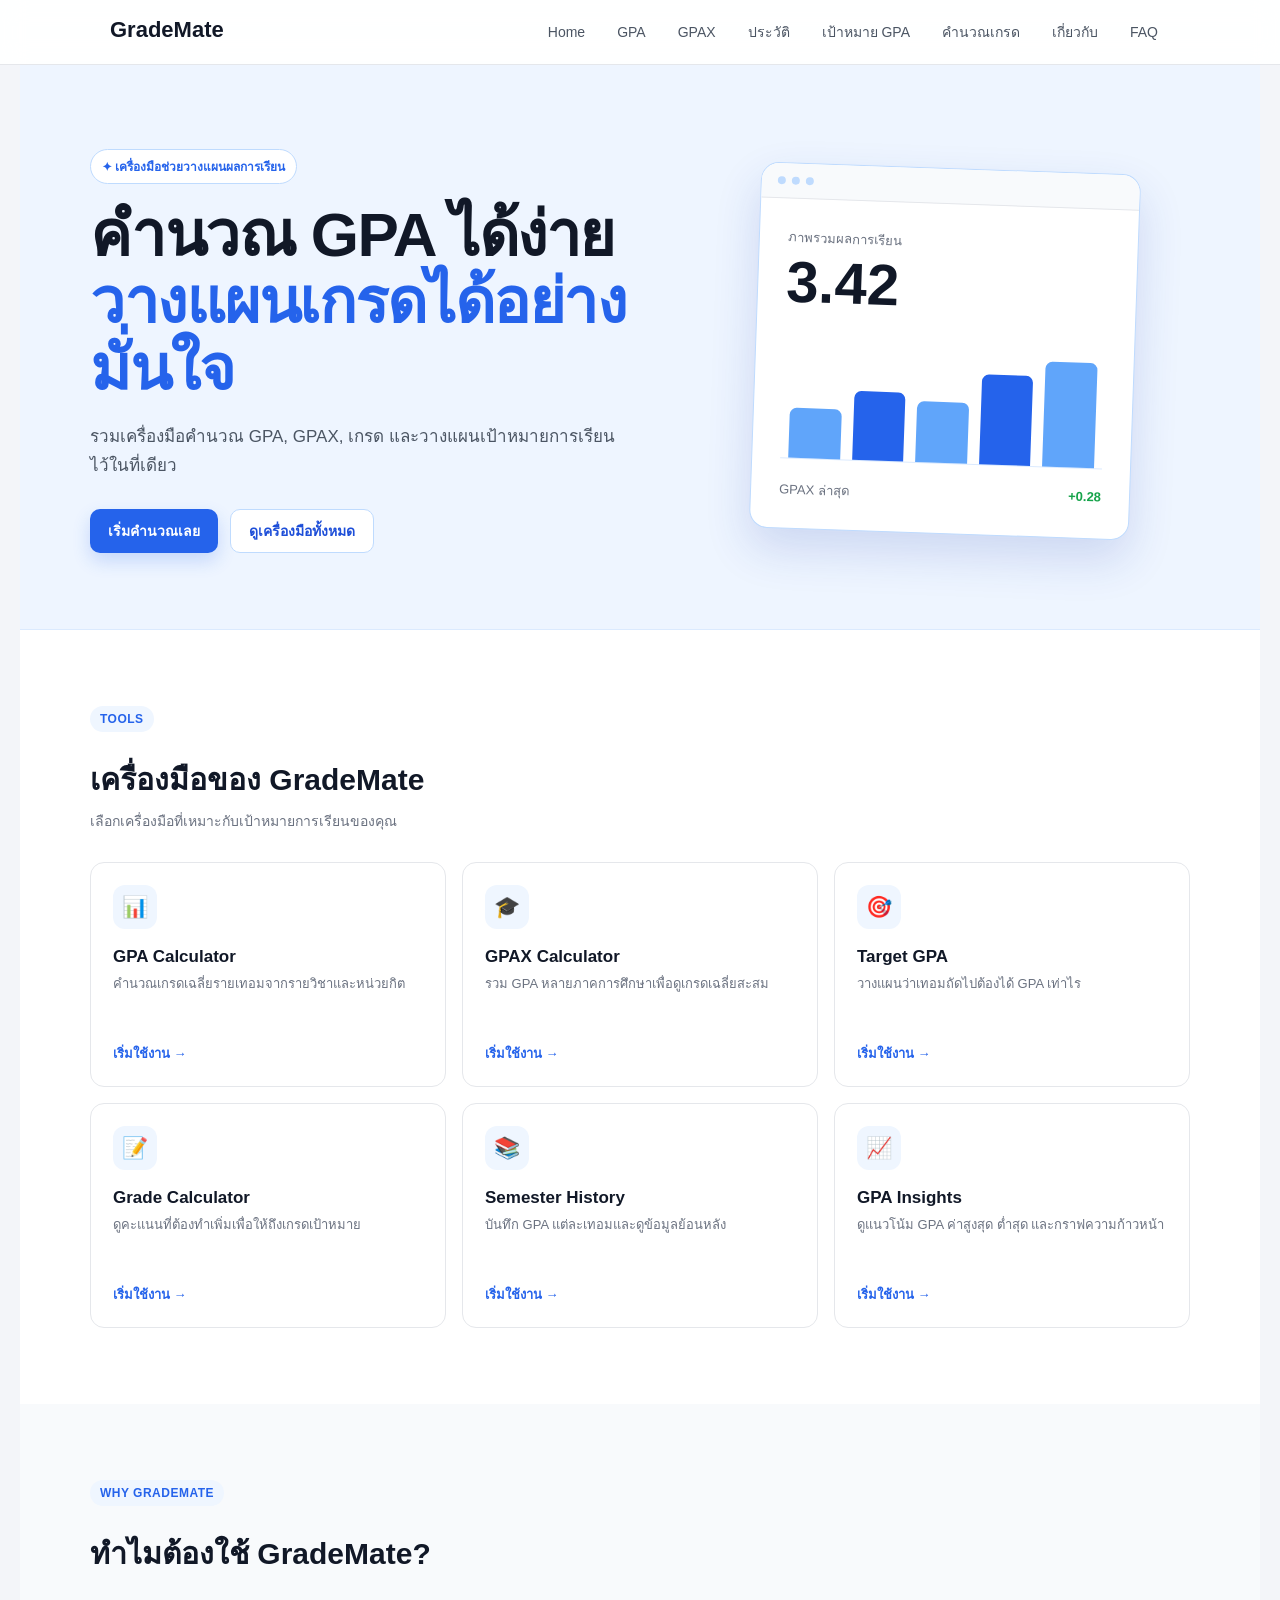
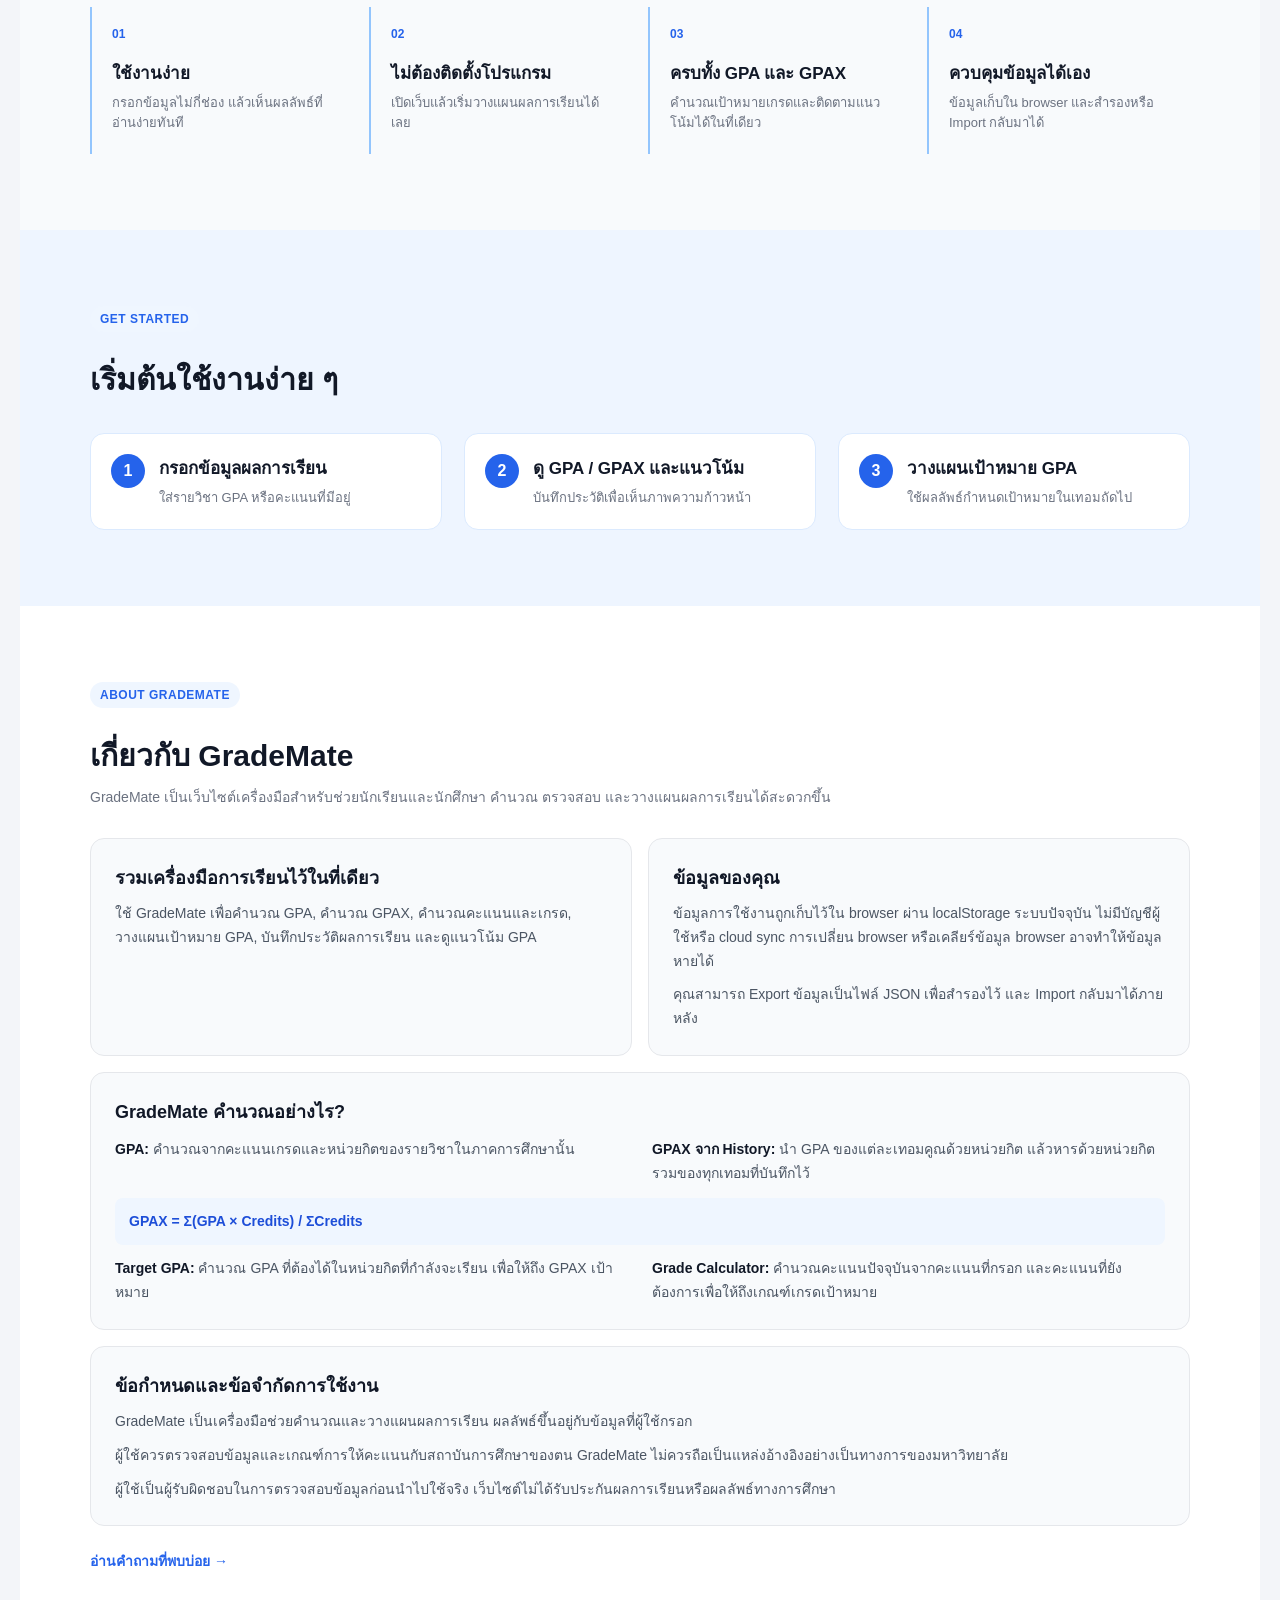
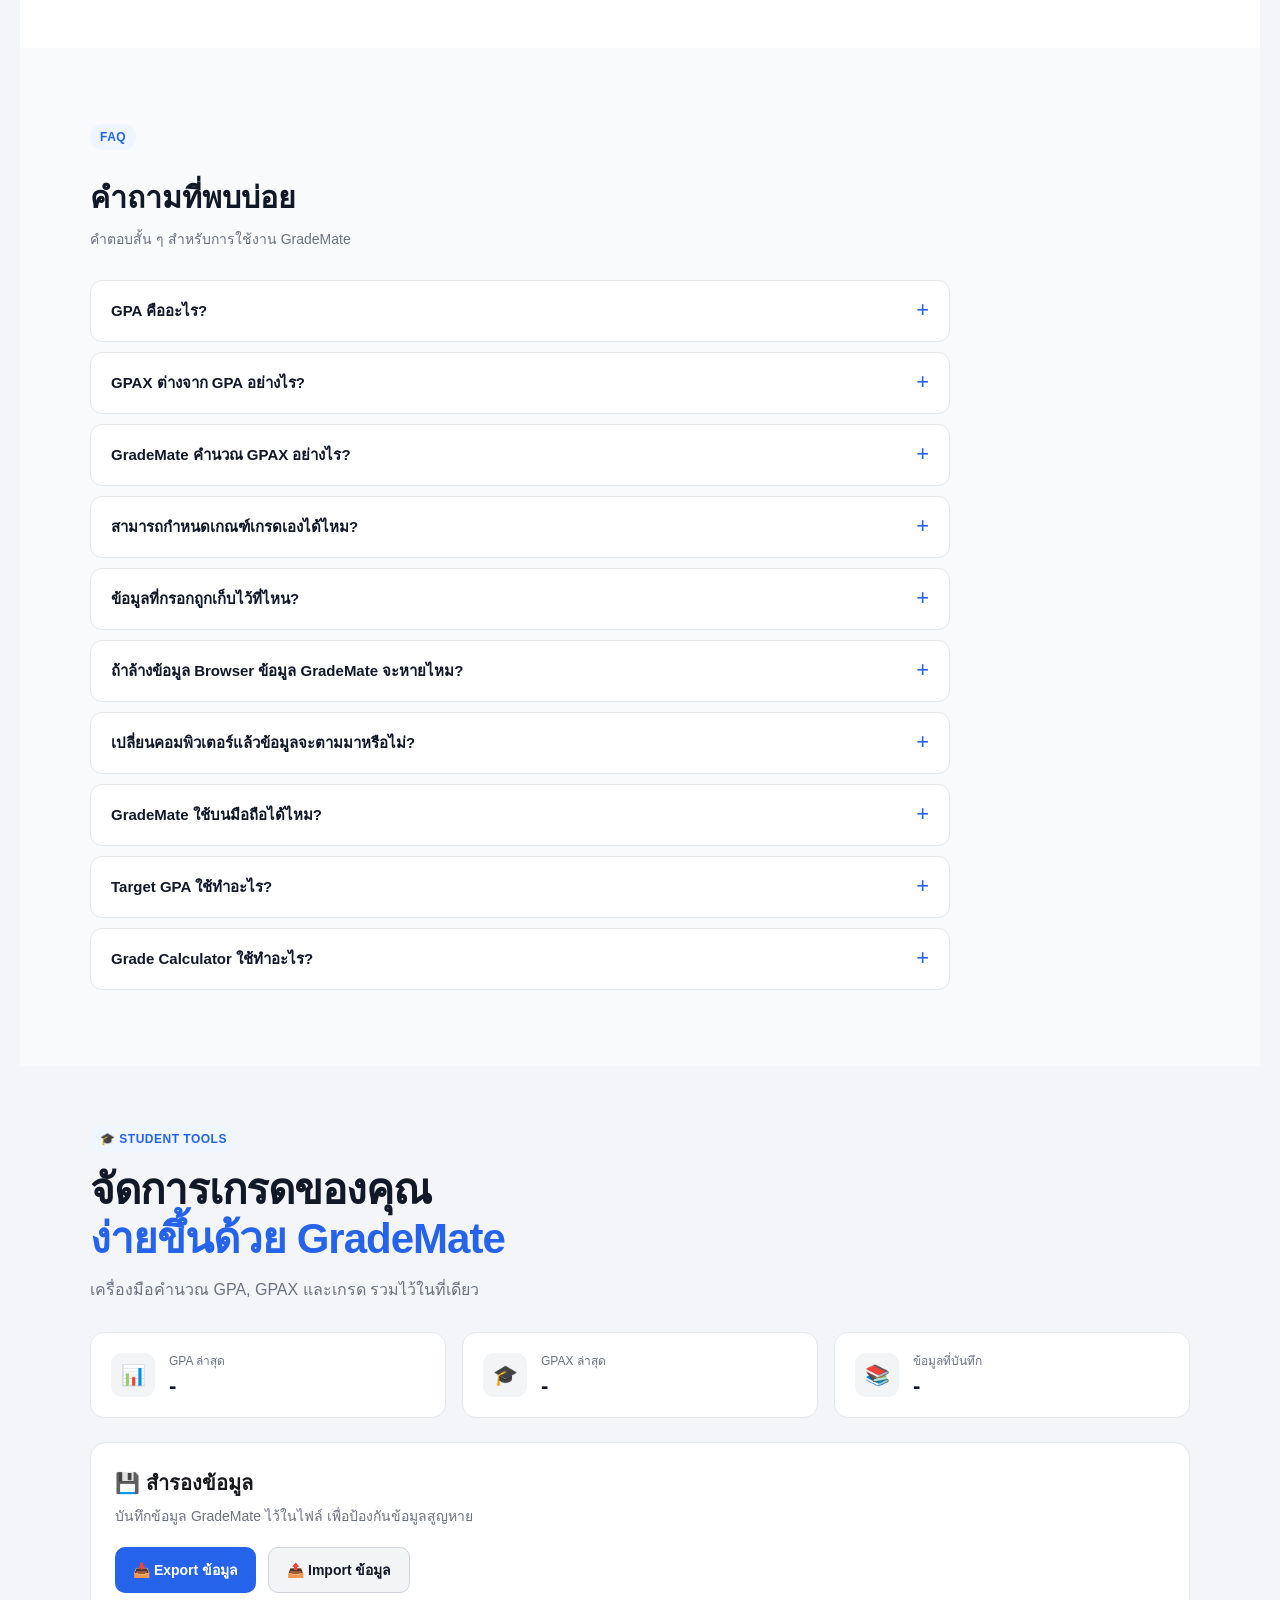
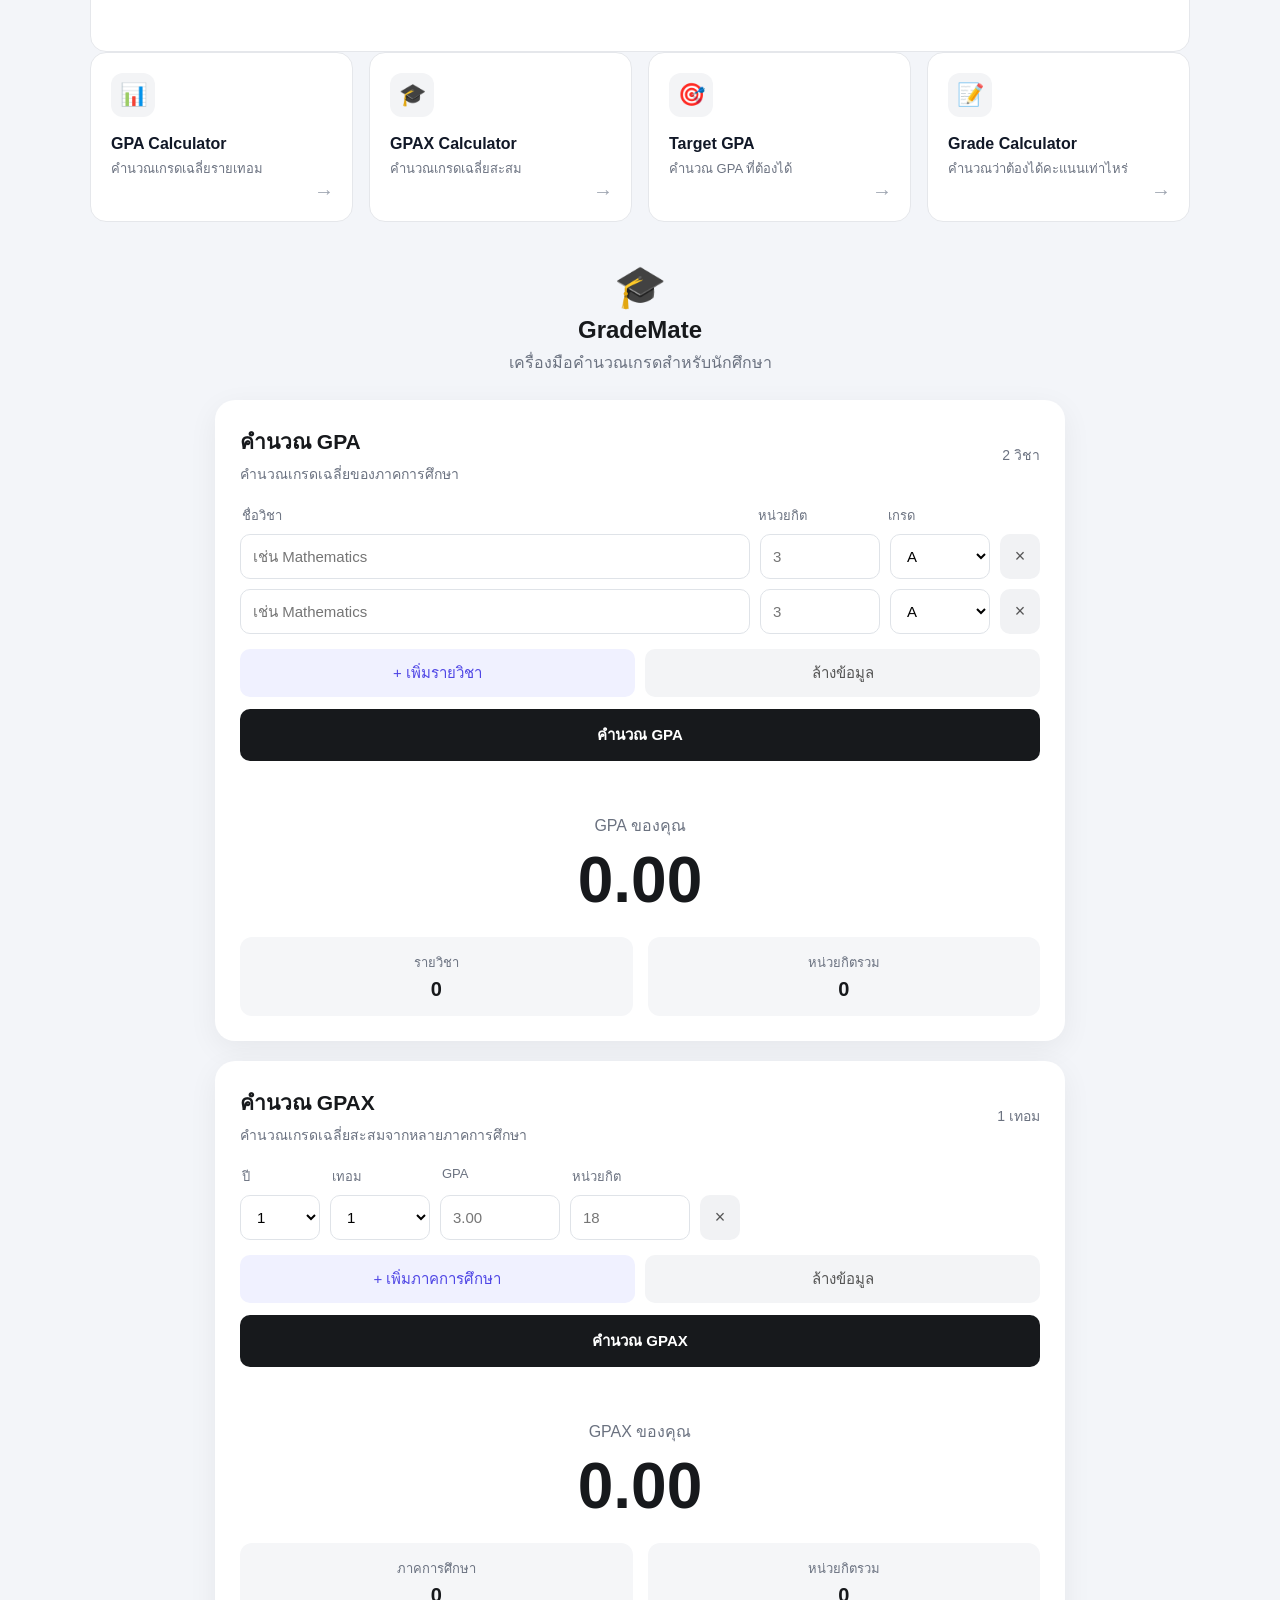
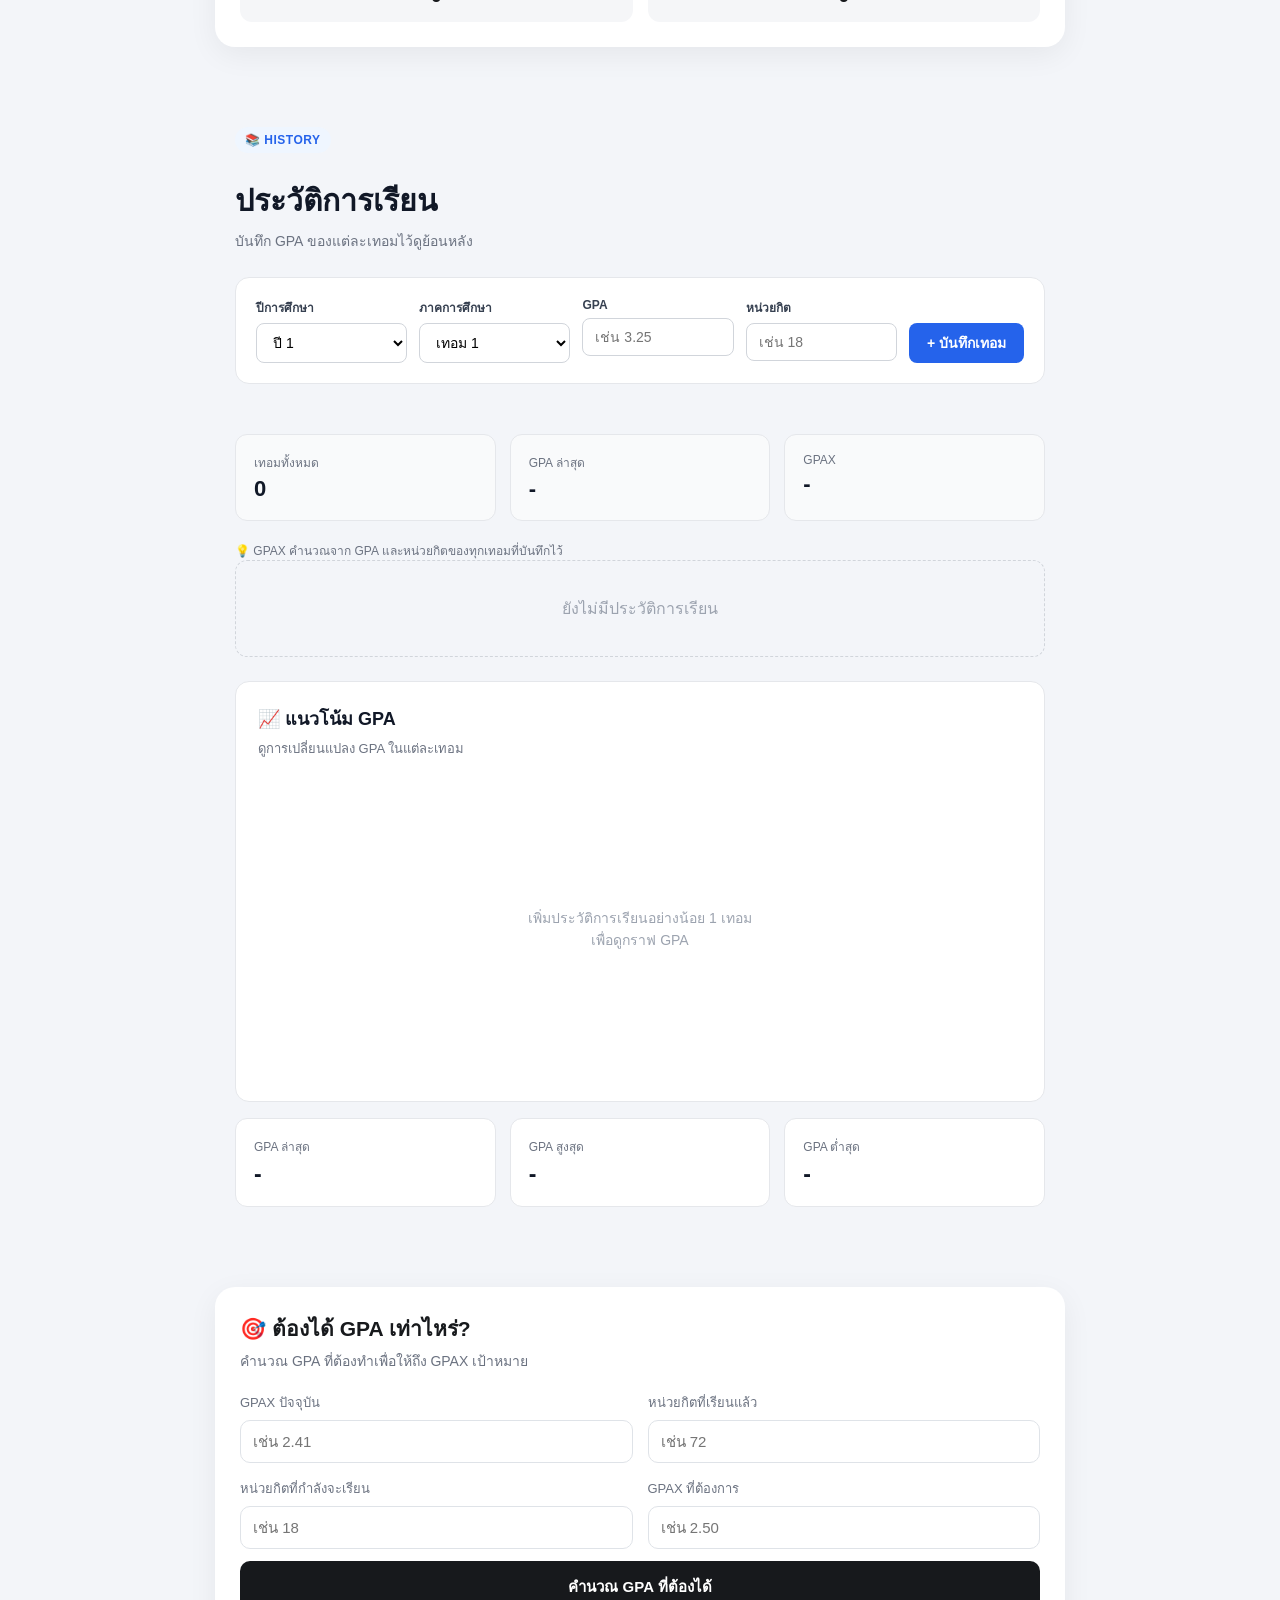
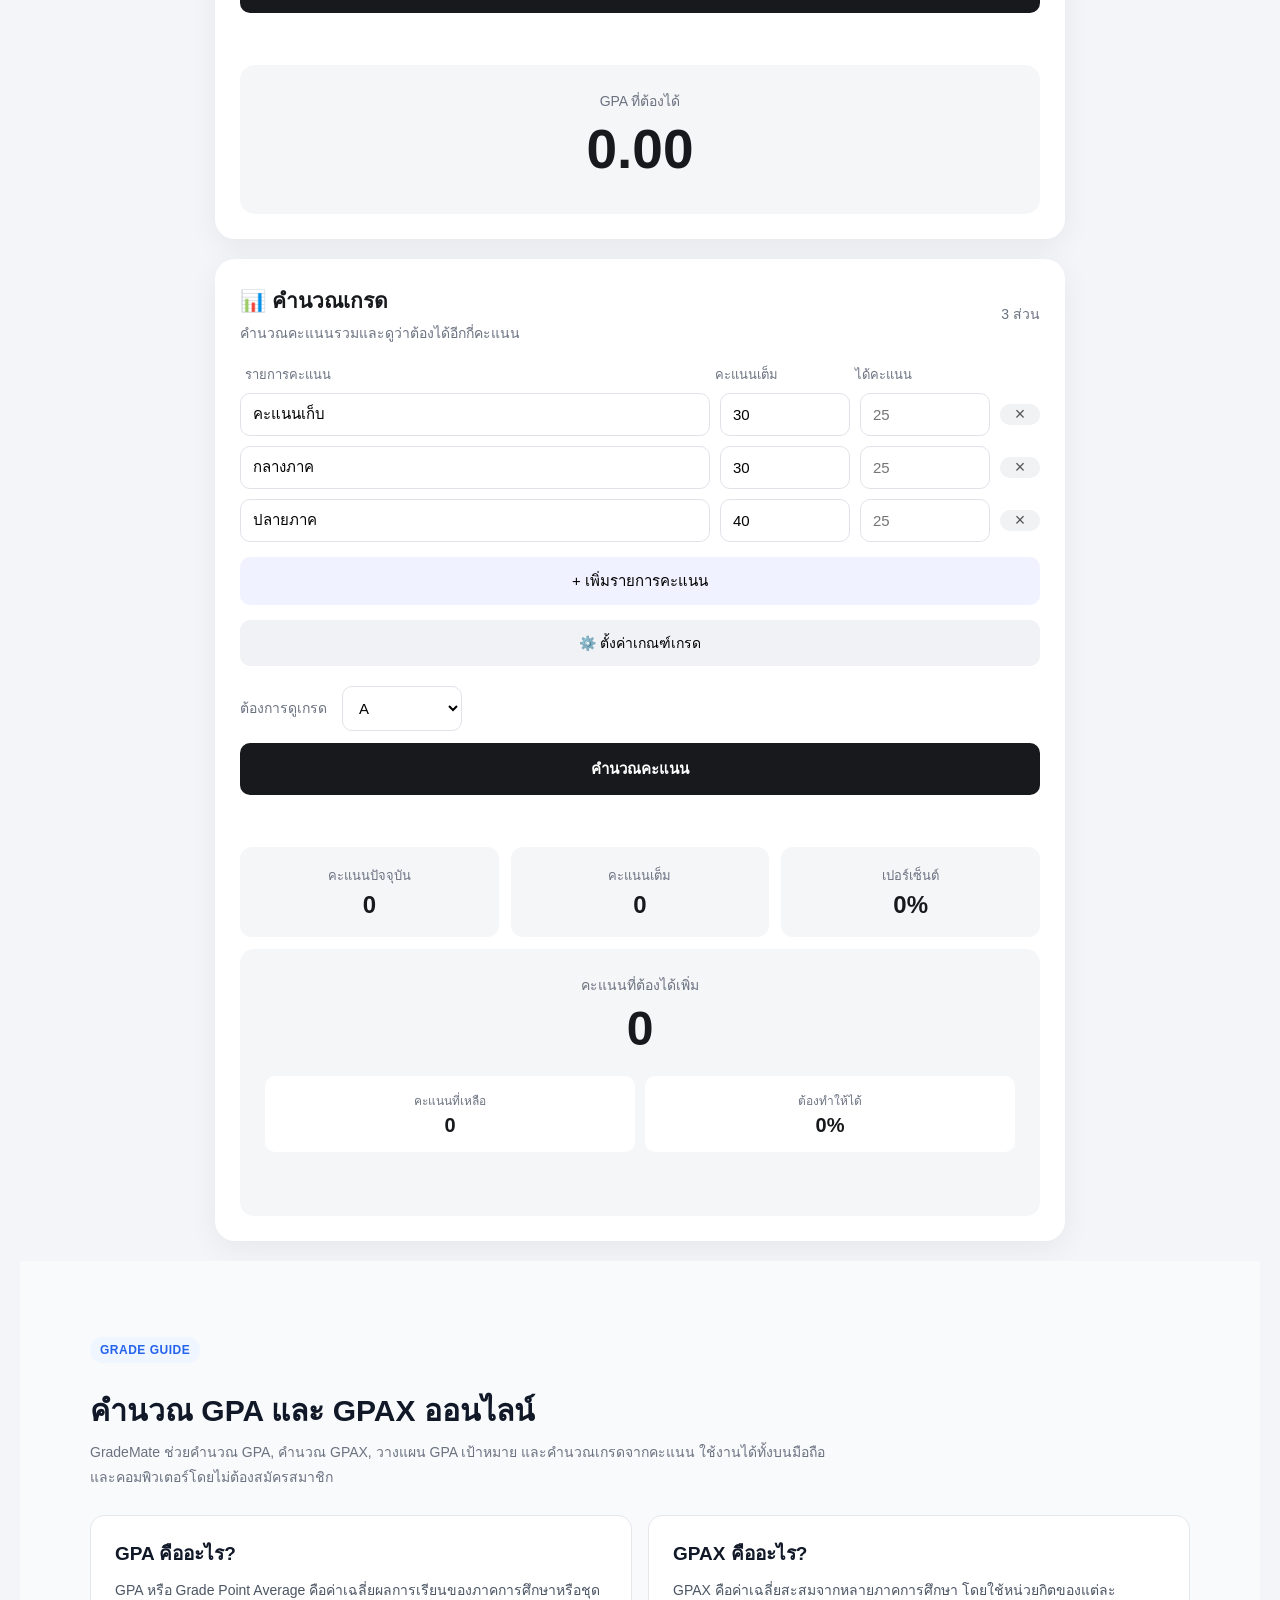
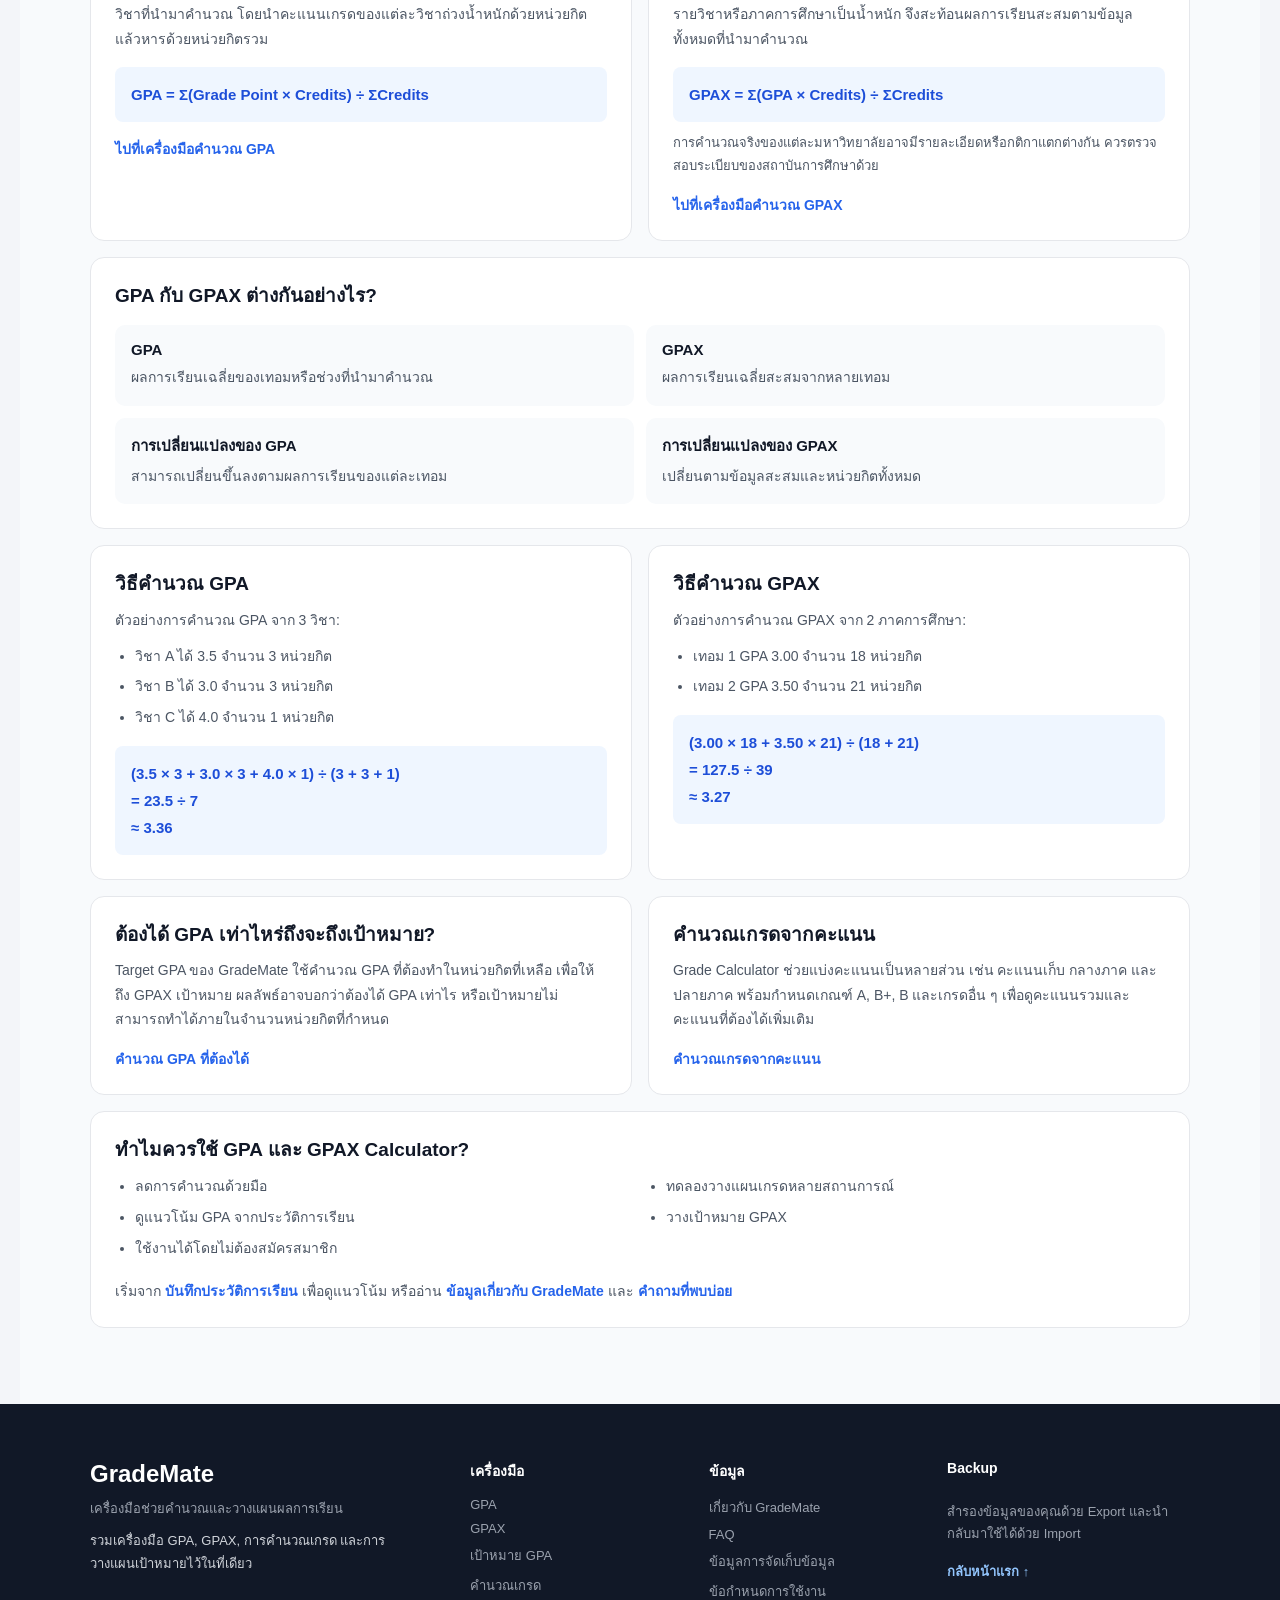
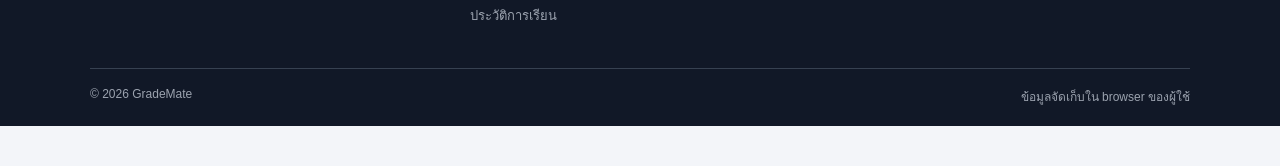
==== commit 81d0e21a: "Add evergreen SEO content" ====
--- a/index.html
+++ b/index.html
@@ -12,6 +12,7 @@
     <meta property="og:title" content="GradeMate - คำนวณ GPA, GPAX และวางแผนเกรด">
     <meta property="og:description" content="รวมเครื่องมือคำนวณ GPA, GPAX, เกรด และวางแผนเป้าหมาย GPA ไว้ในที่เดียว">
     <meta property="og:type" content="website">
+    <meta property="og:url" content="https://sattrphon-pixel.github.io/grademate/">
 
     <meta name="twitter:card" content="summary">
     <meta name="twitter:title" content="GradeMate - คำนวณ GPA, GPAX และวางแผนเกรด">
@@ -21,6 +22,8 @@
 
     <title>GradeMate - คำนวณ GPA, GPAX และวางแผนเกรด</title>
 
+    <link rel="canonical" href="https://sattrphon-pixel.github.io/grademate/">
+    <link rel="icon" type="image/svg+xml" href="favicon.svg">
     <link rel="stylesheet" href="style.css">
 </head>
 
@@ -1087,6 +1090,138 @@
 
     </div>
 
+    <section class="seo-content-section" aria-labelledby="seo-content-title">
+        <div class="seo-content-container">
+            <div class="section-heading seo-content-heading">
+                <span class="dashboard-badge">GRADE GUIDE</span>
+                <h2 id="seo-content-title">คำนวณ GPA และ GPAX ออนไลน์</h2>
+                <p>
+                    GradeMate ช่วยคำนวณ GPA, คำนวณ GPAX, วางแผน GPA เป้าหมาย และคำนวณเกรดจากคะแนน
+                    ใช้งานได้ทั้งบนมือถือและคอมพิวเตอร์โดยไม่ต้องสมัครสมาชิก
+                </p>
+            </div>
+
+            <div class="seo-content-grid">
+                <article class="seo-content-card">
+                    <h3>GPA คืออะไร?</h3>
+                    <p>
+                        GPA หรือ Grade Point Average คือค่าเฉลี่ยผลการเรียนของภาคการศึกษาหรือชุดวิชาที่นำมาคำนวณ
+                        โดยนำคะแนนเกรดของแต่ละวิชาถ่วงน้ำหนักด้วยหน่วยกิต แล้วหารด้วยหน่วยกิตรวม
+                    </p>
+                    <div class="seo-formula" aria-label="สูตรคำนวณ GPA">
+                        GPA = Σ(Grade Point × Credits) ÷ ΣCredits
+                    </div>
+                    <a class="seo-content-link" href="#gpa">ไปที่เครื่องมือคำนวณ GPA</a>
+                </article>
+
+                <article class="seo-content-card">
+                    <h3>GPAX คืออะไร?</h3>
+                    <p>
+                        GPAX คือค่าเฉลี่ยสะสมจากหลายภาคการศึกษา โดยใช้หน่วยกิตของแต่ละรายวิชาหรือภาคการศึกษาเป็นน้ำหนัก
+                        จึงสะท้อนผลการเรียนสะสมตามข้อมูลทั้งหมดที่นำมาคำนวณ
+                    </p>
+                    <div class="seo-formula" aria-label="สูตรคำนวณ GPAX">
+                        GPAX = Σ(GPA × Credits) ÷ ΣCredits
+                    </div>
+                    <p class="seo-note">
+                        การคำนวณจริงของแต่ละมหาวิทยาลัยอาจมีรายละเอียดหรือกติกาแตกต่างกัน
+                        ควรตรวจสอบระเบียบของสถาบันการศึกษาด้วย
+                    </p>
+                    <a class="seo-content-link" href="#gpax">ไปที่เครื่องมือคำนวณ GPAX</a>
+                </article>
+            </div>
+
+            <article class="seo-content-block">
+                <h3>GPA กับ GPAX ต่างกันอย่างไร?</h3>
+                <div class="seo-comparison" role="list">
+                    <div class="seo-comparison-item" role="listitem">
+                        <strong>GPA</strong>
+                        <p>ผลการเรียนเฉลี่ยของเทอมหรือช่วงที่นำมาคำนวณ</p>
+                    </div>
+                    <div class="seo-comparison-item" role="listitem">
+                        <strong>GPAX</strong>
+                        <p>ผลการเรียนเฉลี่ยสะสมจากหลายเทอม</p>
+                    </div>
+                    <div class="seo-comparison-item" role="listitem">
+                        <strong>การเปลี่ยนแปลงของ GPA</strong>
+                        <p>สามารถเปลี่ยนขึ้นลงตามผลการเรียนของแต่ละเทอม</p>
+                    </div>
+                    <div class="seo-comparison-item" role="listitem">
+                        <strong>การเปลี่ยนแปลงของ GPAX</strong>
+                        <p>เปลี่ยนตามข้อมูลสะสมและหน่วยกิตทั้งหมด</p>
+                    </div>
+                </div>
+            </article>
+
+            <div class="seo-content-grid">
+                <article class="seo-content-card">
+                    <h3>วิธีคำนวณ GPA</h3>
+                    <p>ตัวอย่างการคำนวณ GPA จาก 3 วิชา:</p>
+                    <ul class="seo-example-list">
+                        <li>วิชา A ได้ 3.5 จำนวน 3 หน่วยกิต</li>
+                        <li>วิชา B ได้ 3.0 จำนวน 3 หน่วยกิต</li>
+                        <li>วิชา C ได้ 4.0 จำนวน 1 หน่วยกิต</li>
+                    </ul>
+                    <div class="seo-example-formula">
+                        (3.5 × 3 + 3.0 × 3 + 4.0 × 1) ÷ (3 + 3 + 1)<br>
+                        = 23.5 ÷ 7<br>
+                        ≈ 3.36
+                    </div>
+                </article>
+
+                <article class="seo-content-card">
+                    <h3>วิธีคำนวณ GPAX</h3>
+                    <p>ตัวอย่างการคำนวณ GPAX จาก 2 ภาคการศึกษา:</p>
+                    <ul class="seo-example-list">
+                        <li>เทอม 1 GPA 3.00 จำนวน 18 หน่วยกิต</li>
+                        <li>เทอม 2 GPA 3.50 จำนวน 21 หน่วยกิต</li>
+                    </ul>
+                    <div class="seo-example-formula">
+                        (3.00 × 18 + 3.50 × 21) ÷ (18 + 21)<br>
+                        = 127.5 ÷ 39<br>
+                        ≈ 3.27
+                    </div>
+                </article>
+            </div>
+
+            <div class="seo-content-grid">
+                <article class="seo-content-card">
+                    <h3>ต้องได้ GPA เท่าไหร่ถึงจะถึงเป้าหมาย?</h3>
+                    <p>
+                        Target GPA ของ GradeMate ใช้คำนวณ GPA ที่ต้องทำในหน่วยกิตที่เหลือ
+                        เพื่อให้ถึง GPAX เป้าหมาย ผลลัพธ์อาจบอกว่าต้องได้ GPA เท่าไร
+                        หรือเป้าหมายไม่สามารถทำได้ภายในจำนวนหน่วยกิตที่กำหนด
+                    </p>
+                    <a class="seo-content-link" href="#target">คำนวณ GPA ที่ต้องได้</a>
+                </article>
+
+                <article class="seo-content-card">
+                    <h3>คำนวณเกรดจากคะแนน</h3>
+                    <p>
+                        Grade Calculator ช่วยแบ่งคะแนนเป็นหลายส่วน เช่น คะแนนเก็บ กลางภาค และปลายภาค
+                        พร้อมกำหนดเกณฑ์ A, B+, B และเกรดอื่น ๆ เพื่อดูคะแนนรวมและคะแนนที่ต้องได้เพิ่มเติม
+                    </p>
+                    <a class="seo-content-link" href="#grade">คำนวณเกรดจากคะแนน</a>
+                </article>
+            </div>
+
+            <article class="seo-content-block seo-benefits-block">
+                <h3>ทำไมควรใช้ GPA และ GPAX Calculator?</h3>
+                <ul class="seo-benefits-list">
+                    <li>ลดการคำนวณด้วยมือ</li>
+                    <li>ทดลองวางแผนเกรดหลายสถานการณ์</li>
+                    <li>ดูแนวโน้ม GPA จากประวัติการเรียน</li>
+                    <li>วางเป้าหมาย GPAX</li>
+                    <li>ใช้งานได้โดยไม่ต้องสมัครสมาชิก</li>
+                </ul>
+                <p class="seo-supporting-links">
+                    เริ่มจาก <a href="#history">บันทึกประวัติการเรียน</a> เพื่อดูแนวโน้ม
+                    หรืออ่าน <a href="#about">ข้อมูลเกี่ยวกับ GradeMate</a> และ <a href="#faq">คำถามที่พบบ่อย</a>
+                </p>
+            </article>
+        </div>
+    </section>
+
     </main>
 
 
--- a/style.css
+++ b/style.css
@@ -2148,9 +2148,152 @@
     line-height: 1.7;
 }
 
+/* =========================
+   SEO CONTENT
+========================= */
+
+.seo-content-section {
+    padding: 76px 20px;
+    background: #f8fafc;
+}
+
+.seo-content-container {
+    max-width: 1100px;
+    margin: auto;
+}
+
+.seo-content-heading {
+    max-width: 780px;
+}
+
+.seo-content-heading h2 {
+    max-width: 720px;
+}
+
+.seo-content-heading p {
+    max-width: 760px;
+    line-height: 1.8;
+}
+
+.seo-content-grid {
+    display: grid;
+    grid-template-columns: repeat(2, minmax(0, 1fr));
+    gap: 16px;
+    margin-top: 16px;
+    min-width: 0;
+}
+
+.seo-content-card,
+.seo-content-block {
+    min-width: 0;
+    padding: 24px;
+    border: 1px solid #e5e7eb;
+    border-radius: 14px;
+    background: #ffffff;
+}
+
+.seo-content-card h3,
+.seo-content-block h3 {
+    color: #111827;
+    font-size: 19px;
+    line-height: 1.45;
+}
+
+.seo-content-card p,
+.seo-content-block p {
+    margin-top: 10px;
+    color: #4b5563;
+    font-size: 14px;
+    line-height: 1.75;
+}
+
+.seo-formula,
+.seo-example-formula {
+    margin-top: 16px;
+    padding: 14px 16px;
+    overflow-x: auto;
+    border-radius: 8px;
+    background: #eff6ff;
+    color: #1d4ed8;
+    font-size: 15px;
+    font-weight: 700;
+    line-height: 1.8;
+    white-space: nowrap;
+}
+
+.seo-note {
+    font-size: 13px !important;
+}
+
+.seo-content-link,
+.seo-supporting-links a {
+    color: #2563eb;
+    font-size: 14px;
+    font-weight: 700;
+    text-decoration: none;
+}
+
+.seo-content-link {
+    display: inline-block;
+    margin-top: 16px;
+}
+
+.seo-content-link:hover,
+.seo-supporting-links a:hover {
+    color: #1d4ed8;
+    text-decoration: underline;
+}
+
+.seo-content-block {
+    margin-top: 16px;
+}
+
+.seo-comparison {
+    display: grid;
+    grid-template-columns: repeat(2, minmax(0, 1fr));
+    gap: 12px;
+    margin-top: 16px;
+}
+
+.seo-comparison-item {
+    padding: 16px;
+    border-radius: 10px;
+    background: #f8fafc;
+}
+
+.seo-comparison-item strong {
+    color: #111827;
+    font-size: 15px;
+}
+
+.seo-comparison-item p {
+    margin-top: 6px;
+}
+
+.seo-example-list,
+.seo-benefits-list {
+    display: grid;
+    gap: 7px;
+    margin: 12px 0 0 20px;
+    color: #4b5563;
+    font-size: 14px;
+    line-height: 1.7;
+}
+
+.seo-benefits-list {
+    grid-template-columns: repeat(2, minmax(0, 1fr));
+    column-gap: 32px;
+}
+
+.seo-supporting-links {
+    margin-top: 18px !important;
+    overflow-wrap: anywhere;
+}
+
 @media (max-width: 600px) {
     .about-section,
-    .faq-section {
+    .faq-section,
+    .seo-content-section {
         padding: 58px 16px;
     }
 
@@ -2162,6 +2305,17 @@
     .about-wide,
     .calculation-formula {
         grid-column: auto;
+    }
+
+    .seo-content-grid,
+    .seo-comparison,
+    .seo-benefits-list {
+        grid-template-columns: 1fr;
+    }
+
+    .seo-content-card,
+    .seo-content-block {
+        padding: 20px;
     }
 }
 
